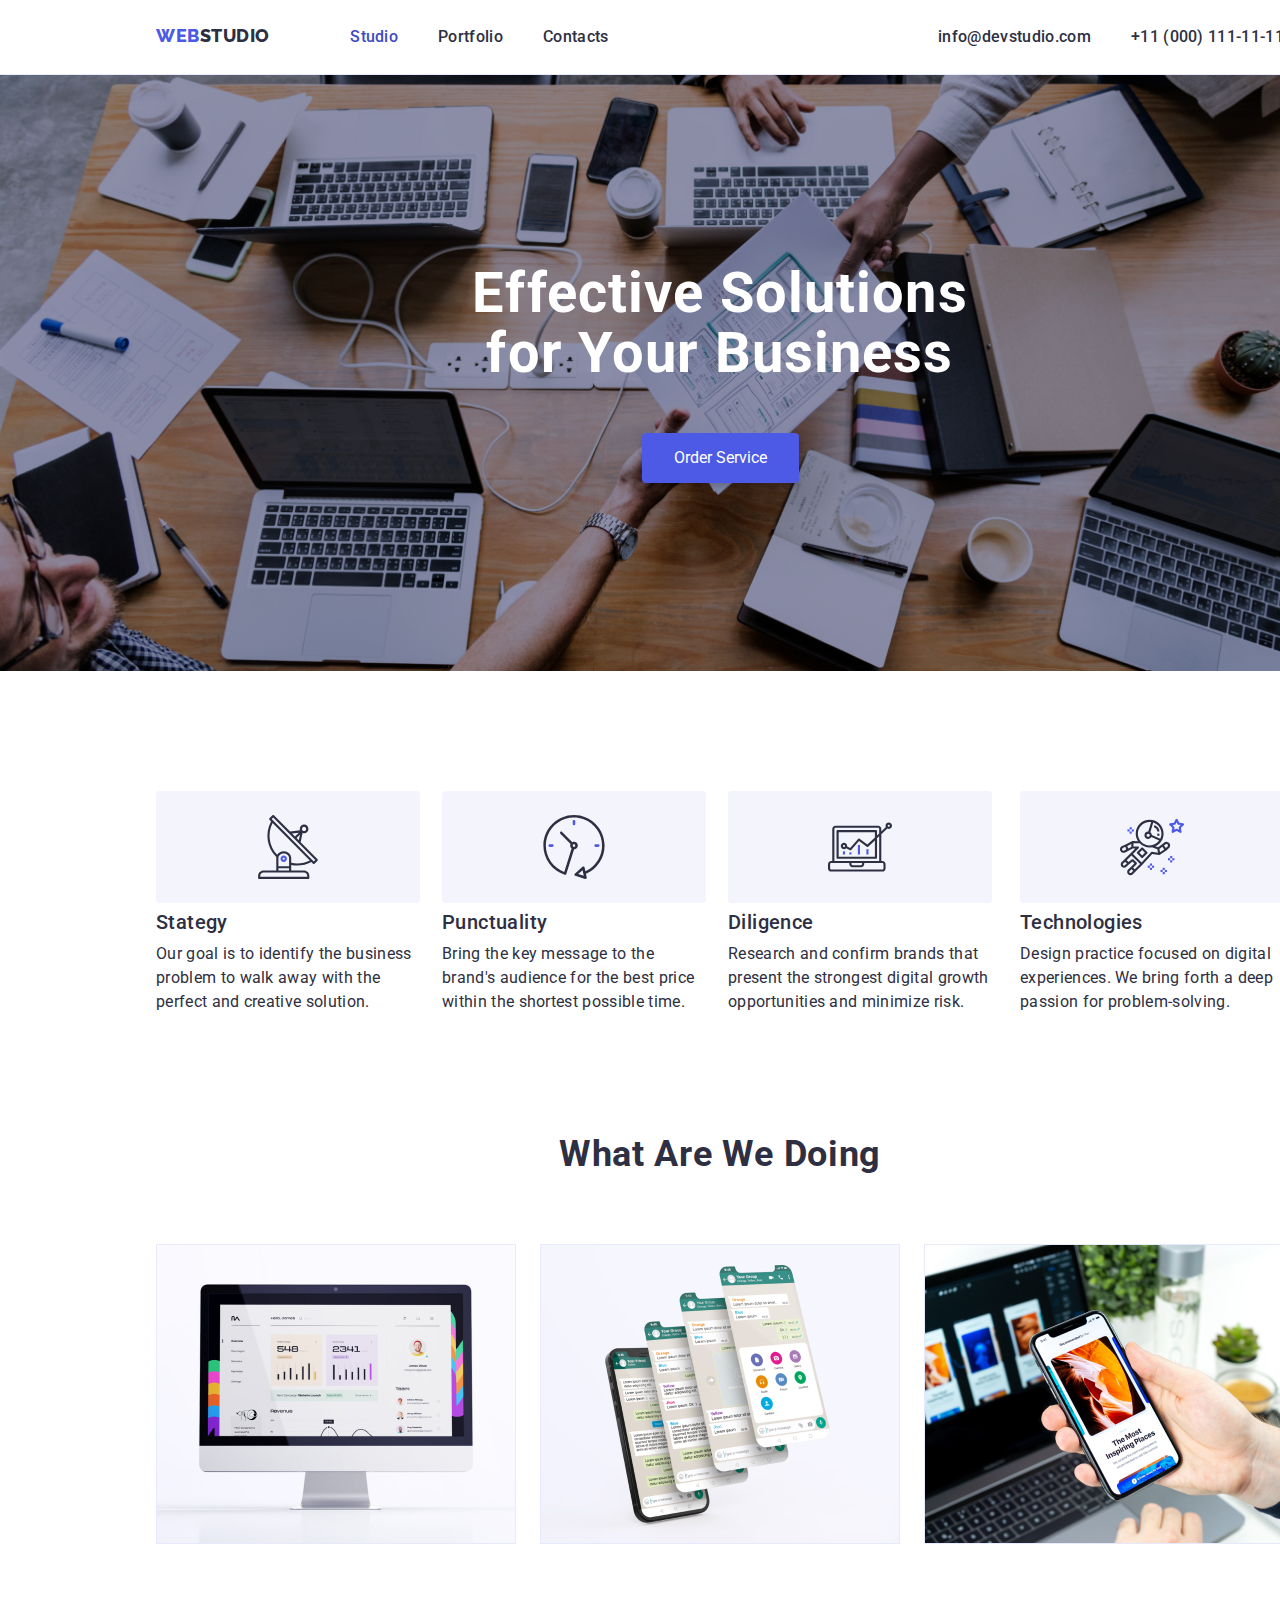
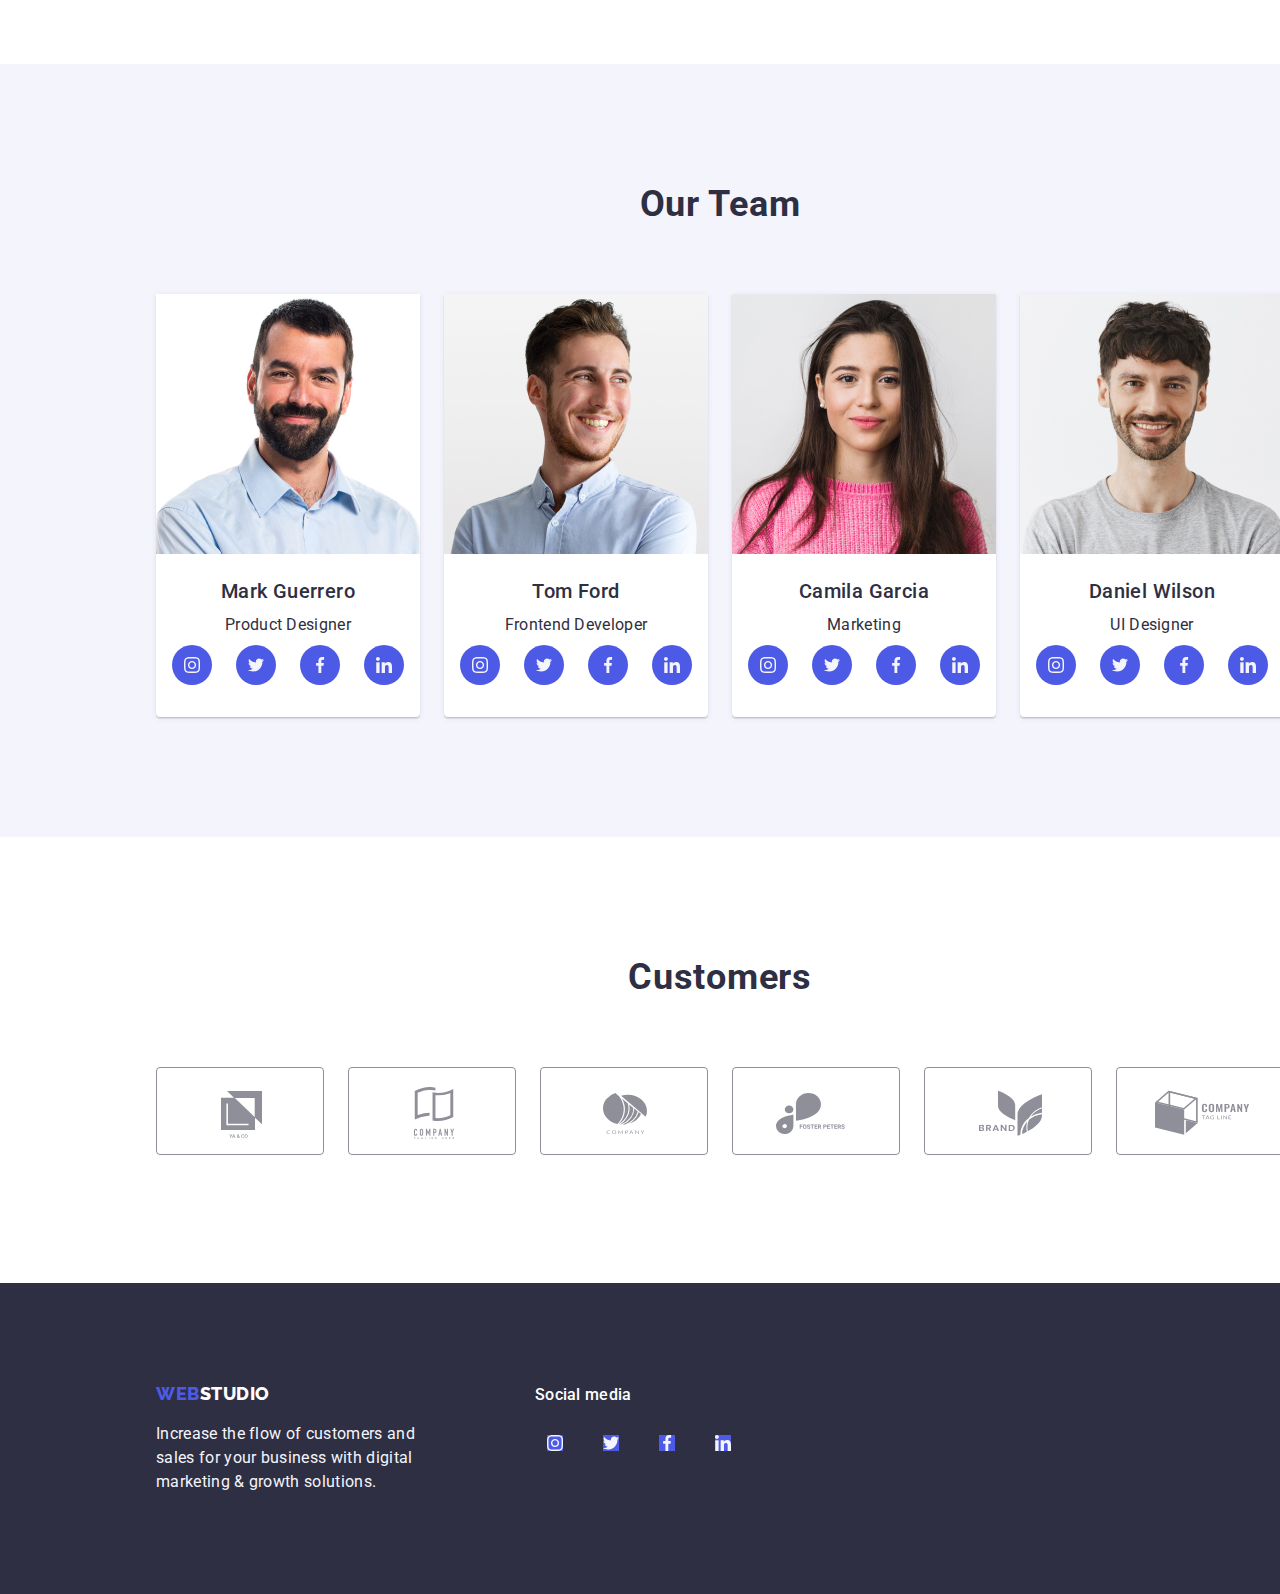
==== index.html @ 373e4af5 "hw-4-initial" ====
<!DOCTYPE html>
<html lang="en">
    <head>
        <meta charset="UTF-8">
        <meta name="viewport" content="width=device-width, initial-scale=1.0">
        <title>GOIT-homework #4</title>
        <link rel="stylesheet" href="https://cdnjs.cloudflare.com/ajax/libs/modern-normalize/1.0.0/modern-normalize.min.css" />
        <link rel="preconnect" href="https://fonts.googleapis.com">
        <link rel="preconnect" href="https://fonts.gstatic.com" crossorigin>
        <link href="https://fonts.googleapis.com/css2?family=Raleway:ital,wght@0,800;1,800&family=Roboto:ital,wght@0,400;0,500;0,700;0,900;1,400;1,500;1,700;1,900&display=swap"
            rel="stylesheet">
        <link rel="stylesheet" href="./css/styles.css" />
    </head>
    <body>
        <header class="header">
            <div class="container header-container">
                <nav>
                    <a href="./index.html" class="logo-web link">WEB<span class="logo-studio">STUDIO</span></a>
                    <ul class="menu list">
                        <li><a class="menu-link link active-link" href="./index.html">Studio</a></li>
                        <li><a class="menu-link link" href="./portfolio.html">Portfolio</a></li>
                        <li><a class="menu-link link" href="#">Contacts</a></li>
                    </ul>
                </nav>
            
                <ul class="container-contacts contact-links list">
                    <li><a class="menu-link link" href="mailto:info@devstudio.com">info@devstudio.com</a></li>
                    <li><a class="menu-link link" href="tel:+110001111111">+11 (000) 111-11-11</a></li>
                </ul>
            </div>
        </header>
        
        <main>
            <section class="hero">
                <div class="container hero-container">
                    <h1 class="hero-title">Effective Solutions <br/>for Your Business</h1>
                    <button type="button" class="main-button button">Order Service</button>
                </div>
            </section>

            <section class="section">
                <div class="container">
                    <ul class="benefits list">
                        <li>
                            <svg class="benefits-svg-box">
                                <use href="./images/antenna 1.svg#antenna 1" ></use>
                            </svg>
                            <h3 class="benefits-title">Stategy</h3>
                            <p class="benefits-description">Our goal is to identify the business problem to walk away with the perfect and creative solution.</p>
                        </li>

                        <li>
                            <svg class="benefits-svg-box">
                                <use href="./images/clock 1.svg#clock 1"></use>
                            </svg>
                            <h3 class="benefits-title">Punctuality</h3>
                            <p class="benefits-description">Bring the key message to the brand's audience for the best price within the shortest possible time.</p>
                        </li>

                        <li>
                            <svg class="benefits-svg-box">
                                <use href="./images/diagram 1.svg#diagram 1"></use>
                            </svg>
                            <h3 class="benefits-title">Diligence</h3>
                            <p class="benefits-description">Research and confirm brands that present the strongest digital growth opportunities and minimize risk.</p>
                        </li>

                        <li>
                            <svg class="benefits-svg-box">
                                <use href="./images/astronaut 1.svg#astronaut 1"></use>
                            </svg>
                            <h3 class="benefits-title">Technologies</h3>
                            <p class="benefits-description">Design practice focused on digital experiences. We bring forth a deep passion for problem-solving.</p>
                        </li>
                    </ul>  
                </div>
            </section>

            <section class="section section-no-top-padding">
                <div class="container">
                    <h2 class="section_title">What are we doing</h2>
                    <ul class="what-we-do list">
                        <li><img src="./images/what-we-do-1.jpg" width="360" alt="monitor" /></li>
                        <li><img src="./images/what-we-do-2.jpg" width="360" alt="cellphone" /></li>
                        <li><img src="./images/what-we-do-3.jpg" width="360" alt="monitor-cellphone" /></li>
                    </ul>
                </div>
            </section>
                

            <section class="section team-background">
                <div class="container">
                    <h2 class="section_title">Our Team</h2>

                    <svg aria-hidden="true" style="position:absolute;width:0;height:0" xmlns="http://www.w3.org/2000/svg" overflow="hidden">
                        <defs>
                            <!-- Instagram icon -->
                            <symbol id="instagram" viewBox="0 0 40 40">
                                <path
                                    d="M40 20C40 25.5228 37.7614 30.5228 34.1421 34.1421C30.5228 37.7614 25.5228 40 20 40C14.4772 40 9.47715 37.7614 5.85786 34.1421C2.23858 30.5228 0 25.5228 0 20C0 14.4772 2.23858 9.47715 5.85786 5.85786C9.47715 2.23858 14.4772 0 20 0C25.5228 0 30.5228 2.23858 34.1421 5.85786C37.7614 9.47715 40 14.4772 40 20Z"/>
                                
                                <path
                                    d="M27.9843 16.7039C27.9468 15.8538 27.8093 15.2693 27.6124 14.7629C27.4092 14.2253 27.0967 13.744 26.6872 13.3439C26.2871 12.9376 25.8026 12.6218 25.2713 12.4218C24.7619 12.2249 24.1805 12.0874 23.3303 12.0499C22.4738 12.0093 22.2019 11.9999 20.0296 11.9999C17.8573 11.9999 17.5854 12.0093 16.7321 12.0468C15.882 12.0842 15.2975 12.2218 14.7912 12.4187C14.2535 12.6218 13.7722 12.9344 13.3721 13.3439C12.9658 13.744 12.6501 14.2285 12.45 14.7598C12.2531 15.2693 12.1156 15.8506 12.0781 16.7007C12.0375 17.5572 12.0281 17.8291 12.0281 20.0014C12.0281 22.1737 12.0375 22.4456 12.075 23.299C12.1124 24.1491 12.25 24.7336 12.447 25.24C12.6501 25.7776 12.9658 26.2589 13.3721 26.659C13.7722 27.0653 14.2567 27.3811 14.788 27.581C15.2975 27.778 15.8788 27.9155 16.7291 27.9529C17.5823 27.9906 17.8543 27.9998 20.0266 27.9998C22.1989 27.9998 22.4708 27.9906 23.3241 27.9529C24.1742 27.9155 24.7587 27.778 25.265 27.581C26.3403 27.1653 27.1904 26.3152 27.6062 25.24C27.803 24.7305 27.9406 24.1491 27.9781 23.299C28.0156 22.4456 28.025 22.1737 28.025 20.0014C28.025 17.8291 28.0218 17.5572 27.9843 16.7039ZM26.5435 23.2364C26.509 24.0179 26.3778 24.4398 26.2684 24.7211C25.9995 25.4181 25.4463 25.9714 24.7493 26.2402C24.468 26.3496 24.043 26.4809 23.2646 26.5152C22.4207 26.5528 22.1676 26.562 20.0328 26.562C17.898 26.562 17.6417 26.5528 16.8009 26.5152C16.0195 26.4809 15.5975 26.3496 15.3162 26.2402C14.9693 26.112 14.6536 25.9088 14.3973 25.6432C14.1316 25.3837 13.9285 25.0712 13.8003 24.7243C13.6909 24.443 13.5596 24.0179 13.5253 23.2396C13.4877 22.3957 13.4784 22.1425 13.4784 20.0077C13.4784 17.8729 13.4877 17.6166 13.5253 16.7758C13.5596 15.9944 13.6909 15.5725 13.8003 15.2912C13.9285 14.9442 14.1316 14.6286 14.4005 14.3722C14.6598 14.1065 14.9724 13.9033 15.3194 13.7752C15.6007 13.6659 16.0258 13.5346 16.804 13.5002C17.6479 13.4627 17.9012 13.4533 20.0359 13.4533C22.1738 13.4533 22.4269 13.4627 23.2678 13.5002C24.0492 13.5346 24.4712 13.6659 24.7525 13.7752C25.0993 13.9033 25.4151 14.1065 25.6714 14.3722C25.937 14.6316 26.1402 14.9442 26.2684 15.2912C26.3778 15.5725 26.509 15.9975 26.5435 16.7758C26.581 17.6198 26.5904 17.8729 26.5904 20.0077C26.5904 22.1425 26.581 22.3925 26.5435 23.2364Z"
                                    fill="#F4F4FD" />
                                <path
                                    d="M20.0297 15.8912C17.7606 15.8912 15.9195 17.7322 15.9195 20.0014C15.9195 22.2707 17.7606 24.1116 20.0297 24.1116C22.2989 24.1116 24.1398 22.2707 24.1398 20.0014C24.1398 17.7322 22.2989 15.8912 20.0297 15.8912ZM20.0297 22.6676C18.5576 22.6676 17.3635 21.4736 17.3635 20.0014C17.3635 18.5292 18.5576 17.3352 20.0297 17.3352C21.5019 17.3352 22.6958 18.5292 22.6958 20.0014C22.6958 21.4736 21.5019 22.6676 20.0297 22.6676V22.6676Z"
                                    fill="#F4F4FD" />
                                <path
                                    d="M25.262 15.7287C25.262 16.2586 2url(#clip0_568151_306)4.8324 16.6882 24.3024 16.6882C23.7725 16.6882 23.3428 16.2586 23.3428 15.7287C23.3428 15.1987 23.7725 14.7692 24.3024 14.7692C24.8324 14.7692 25.262 15.1987 25.262 15.7287V15.7287Z"
                                    fill="#F4F4FD" />
                            </symbol>
                            <!-- Twitter icon -->
                            <symbol id="twitter" viewBox="0 0 40 40">
                                <path
                                    d="M40 20C40 25.5228 37.7614 30.5228 34.1421 34.1421C30.5228 37.7614 25.5228 40 20 40C14.4772 40 9.47715 37.7614 5.85786 34.1421C2.23858 30.5228 0 25.5228 0 20C0 14.4772 2.23858 9.47715 5.85786 5.85786C9.47715 2.23858 14.4772 0 20 0C25.5228 0 30.5228 2.23858 34.1421 5.85786C37.7614 9.47715 40 14.4772 40 20Z" />
                                
                                <path
                                    d="M28 15.0389C27.405 15.2999 26.771 15.4729 26.11 15.5569C26.79 15.1509 27.309 14.5129 27.553 13.7439C26.919 14.1219 26.219 14.3889 25.473 14.5379C24.871 13.8969 24.013 13.4999 23.077 13.4999C21.261 13.4999 19.799 14.9739 19.799 16.7809C19.799 17.0409 19.821 17.2909 19.875 17.5289C17.148 17.3959 14.735 16.0889 13.114 14.0979C12.831 14.5889 12.665 15.1509 12.665 15.7559C12.665 16.8919 13.25 17.8989 14.122 18.4819C13.595 18.4719 13.078 18.3189 12.64 18.0779C12.64 18.0879 12.64 18.1009 12.64 18.1139C12.64 19.7079 13.777 21.0319 15.268 21.3369C15.001 21.4099 14.71 21.4449 14.408 21.4449C14.198 21.4449 13.986 21.4329 13.787 21.3889C14.212 22.6879 15.418 23.6429 16.852 23.6739C15.736 24.5469 14.319 25.0729 12.785 25.0729C12.516 25.0729 12.258 25.0609 12 25.0279C13.453 25.9649 15.175 26.4999 17.032 26.4999C23.068 26.4999 26.368 21.4999 26.368 17.1659C26.368 17.0209 26.363 16.8809 26.356 16.7419C27.007 16.2799 27.554 15.7029 28 15.0389Z"
                                    fill="#F4F4FD" />
                            </symbol>
                            <!-- Facebook icon -->
                            <symbol id="facebook" viewBox="0 0 40 40">
                                <path
                                    d="M40 20C40 25.5228 37.7614 30.5228 34.1421 34.1421C30.5228 37.7614 25.5228 40 20 40C14.4772 40 9.47715 37.7614 5.85786 34.1421C2.23858 30.5228 0 25.5228 0 20C0 14.4772 2.23858 9.47715 5.85786 5.85786C9.47715 2.23858 14.4772 0 20 0C25.5228 0 30.5228 2.23858 34.1421 5.85786C37.7614 9.47715 40 14.4772 40 20Z"/>
                                <g clip-path="url(#clip0_568151_318)">
                                    <path
                                        d="M22.6647 14.6565H24.1254V12.1125C23.8734 12.0779 23.0067 11.9999 21.9974 11.9999C19.8914 11.9999 18.4487 13.3245 18.4487 15.7592V17.9999H16.1247V20.8439H18.4487V27.9999H21.298V20.8445H23.528L23.882 18.0005H21.2974V16.0412C21.298 15.2192 21.5194 14.6565 22.6647 14.6565V14.6565Z"
                                        fill="#F4F4FD" />
                            </symbol>
                            <!-- LinkedIn icon -->
                            <symbol id="linkedin" viewBox="0 0 40 40">
                                <path
                                    d="M40 20C40 25.5228 37.7614 30.5228 34.1421 34.1421C30.5228 37.7614 25.5228 40 20 40C14.4772 40 9.47715 37.7614 5.85786 34.1421C2.23858 30.5228 0 25.5228 0 20C0 14.4772 2.23858 9.47715 5.85786 5.85786C9.47715 2.23858 14.4772 0 20 0C25.5228 0 30.5228 2.23858 34.1421 5.85786C37.7614 9.47715 40 14.4772 40 20Z"/>
                                <g clip-path="url(#clip0_568151_322)">
                                    <path
                                        d="M27.9961 27.9999V27.9992H28.0001V22.1312C28.0001 19.2605 27.3821 17.0492 24.0261 17.0492C22.4128 17.0492 21.3301 17.9345 20.8881 18.7739H20.8414V17.3172H17.6594V27.9992H20.9728V22.7099C20.9728 21.3172 21.2368 19.9705 22.9614 19.9705C24.6608 19.9705 24.6861 21.5599 24.6861 22.7992V27.9999H27.9961Z"
                                        fill="#F4F4FD" />
                                    <path d="M12.264 17.3179H15.5814V27.9999H12.264V17.3179Z" fill="#F4F4FD" />
                                    <path
                                        d="M13.9214 11.9999C12.8607 11.9999 12.0001 12.8605 12.0001 13.9212C12.0001 14.9819 12.8607 15.8605 13.9214 15.8605C14.9821 15.8605 15.8427 14.9819 15.8427 13.9212C15.8421 12.8605 14.9814 11.9999 13.9214 11.9999V11.9999Z"
                                        fill="#F4F4FD" />
                            </symbol>
                        </defs>
                    </svg>

                    <ul class="team list">
                        <li class="team-item">
                            <img src="./images/profile-1.jpg" width="264" alt="Mark Guerrero" />
                            <h3 class="team-name">Mark Guerrero</h3>
                            <p class="team-position">Product Designer</p>
                            <div class="team-social-links">
                                <svg class="team-social-links_box">
                                    <use href="#instagram"></use>
                                </svg>
                            
                                <svg class="team-social-links_box">
                                    <use href="#twitter"></use>
                                </svg>
                                <svg class="team-social-links_box">
                                    <use href="#facebook"></use>
                                </svg>
                                <svg class="team-social-links_box">
                                    <use href="#linkedin"></use>
                                </svg>
                            </div>
                        </li>
                        
                        <li class="team-item">
                            <img src="./images/profile-2.jpg" width="264" alt="Tom Ford" />
                            <h3 class="team-name">Tom Ford</h3>
                            <p  class="team-position">Frontend Developer</p>
                            <div class="team-social-links">
                                <svg class="team-social-links_box">
                                    <use href="#instagram"></use>
                                </svg>
                            
                                <svg class="team-social-links_box">
                                    <use href="#twitter"></use>
                                </svg>
                                <svg class="team-social-links_box">
                                    <use href="#facebook"></use>
                                </svg>
                                <svg class="team-social-links_box">
                                    <use href="#linkedin"></use>
                                </svg>
                            </div>
                        </li>

                        <li class="team-item">
                            <img src="./images/profile-3.jpg" width="264" alt="Camila Garcia" />
                            <h3 class="team-name">Camila Garcia</h3>
                            <p  class="team-position">Marketing</p>
                            <div class="team-social-links">
                                <svg class="team-social-links_box">
                                    <use href="#instagram"></use>
                                </svg>
                            
                                <svg class="team-social-links_box">
                                    <use href="#twitter"></use>
                                </svg>
                                <svg class="team-social-links_box">
                                    <use href="#facebook"></use>
                                </svg>
                                <svg class="team-social-links_box">
                                    <use href="#linkedin"></use>
                                </svg>
                            </div>
                        </li>

                        <li class="team-item">
                            <img src="./images/profile-4.jpg" width="264" alt="Daniel Wilson" />
                            <h3 class="team-name">Daniel Wilson</h3>
                            <p  class="team-position">UI Designer</p>
                            <div class="team-social-links">
                                <svg class="team-social-links_box">
                                    <use href="#instagram"></use>
                                </svg>
                            
                                <svg class="team-social-links_box">
                                    <use href="#twitter"></use>
                                </svg>
                                <svg class="team-social-links_box">
                                    <use href="#facebook"></use>
                                </svg>
                                <svg class="team-social-links_box">
                                    <use href="#linkedin"></use>
                                </svg>
                            </div>
                        </li>
                    </ul>
                </div>
            </section>

            <section class="section">
                <div class="container">
                    <h2 class="section_title">Customers</h2>
                    <div class="customers">
                        <div class="customers-box">
                            <svg class="customers-box_svg">
                                <use href="./images/logo-1.svg#Logo"></use>
                            </svg>
                        </div>
                        <div class="customers-box">
                            <svg class="customers-box_svg">
                                <use href="./images/logo-2.svg#Logo"></use>
                            </svg>
                        </div>
                        <div class="customers-box">
                            <svg class="customers-box_svg">
                                <use href="./images/logo-3.svg#Logo"></use>
                            </svg>
                        </div>
                        <div class="customers-box">
                            <svg class="customers-box_svg">
                                <use href="./images/logo-4.svg#Logo"></use>
                            </svg>
                        </div>
                        <div class="customers-box">
                            <svg class="customers-box_svg">
                                <use href="./images/logo-5.svg#Logo"></use>
                            </svg>
                        </div>
                        <div class="customers-box">
                            <svg class="customers-box_svg">
                                <use href="./images/logo-6.svg#Logo"></use>
                            </svg>
                        </div>

                    </div>
                </div>
            </section>
        </main>

        <footer class="footer">
            <div class="container row">
               
                <div class="footer-container">
                    <a href="./index.html" class="logo-web link">WEB<span class="logo-studio-white">STUDIO</span></a>
                    <p class="footer-item">Increase the flow of customers and <br />sales for your business with digital<br /> marketing &
                     growth solutions.</p>
                </div>

                <div class="footer-container footer-social-links_box">
                    <p class="footer-social-links_text">Social media</p>
                    <div class="footer-social-links">
                        <svg class="footer-social-links_svg">
                            <use href="./images/instagram.svg#instagram"></use>
                        </svg>
                    
                        <svg class="footer-social-links_svg">
                            <use href="./images/twitter.svg#twitter"></use>
                        </svg>
                        <svg class="footer-social-links_svg">
                            <use href="./images/facebook.svg#facebook"></use>
                        </svg>
                        <svg class="footer-social-links_svg">
                            <use href="./images/linkedin.svg#linkedin"></use>
                        </svg>
                    </div>
                </div>
            </div>
        
        </footer>
    </body>
</html>
---- css/styles.css ----
:root {
    --cloud:#F4F4FD;
    --white:#ffffff;
    --navyblue:#2E2F42;
    --iris: #4D5AE5;
    --ocean:#404BBF;
    --cornflower:#E7E9FC;
    --slate: #434455;
    --lightslate:#8E8F99;
}
body {
    font-family: 'Roboto', sans-serif;
    background-color: var(--background-white);
    color: var(--navyblue);
    font-size: 16px;
    line-height: 24px;
    letter-spacing: 0.32px;
}
/* default */
h1,
h2,
h3,
h4,
h5,
h6,
p {
    margin: 0;
}

html {
    box-sizing: border-box;
}

*,
*::after,
*::before {
    box-sizing: inherit;
}

img {
    display: block;
    max-width: 100%;
    height: auto;
}

.link {
    text-decoration: none;
    color: inherit;
}

.list {
    list-style: none;
    padding: 0;
    margin: 0;
}

/*---*/

.active-link{
    color: var(--ocean);
}
.menu-link{
    font-size: 16px;
    font-weight: 500;
    line-height: 24px;
    letter-spacing: 0.32px;
}
.link:hover, .link:focus {
    color: var(--iris);
}
.link:active {
    color: var(--ocean);
}
.contact-links .link {
    color: var(--navyblue);
}
.contact-links .link:focus, .link:hover {
    color: var(--iris);
}
.contact-links .link:active {
    color: var(--ocean);
}

.logo-web, .logo-studio{
    color: var(--iris);
    font-size: 18px;
    font-family: Raleway;
    font-weight: 800;
    line-height: 21px;
    letter-spacing: 0.54px;
    text-transform: uppercase;
}

.logo-studio{
    color: var(--navyblue);
}
.logo-studio-white {
    color: var(--white);
}
.container {
    width: 1440px;
    padding: 0 156px;
    margin: 0 auto;
}
.container-contacts {
    display: flex;
    gap: 40px;
 
}
.header{
    padding: 25px 0;
    border-bottom: 1px solid var(--cornflower);
}
.header-container{
    display: flex;
    justify-content: space-between;
}
.menu {
    display: inline-flex;
    align-items: flex-start;
    gap: 40px;
    margin-left: 76px;
}

.what-we-do_item {
    flex-direction: column;
    justify-content: center;
    align-items: center;
    width: 360px;
    height: 300px;
    border: 1px solid var(--cornflower);
    background: url(<path-to-image>), lightgray -72.845px -19px / 144.444% 112.667% no-repeat;
}
.what-we-do {
    display: flex;
    gap: 24px;
    justify-content: center;
}
.hero{
    background-color: var(--navyblue);
    background:  url(../images/people-office.jpg), var(--grey, rgba(46, 47, 66, 0.70));
    background-blend-mode: overlay;
    background-size: cover;
    padding: 188px 0;
}
.hero-container {
    text-align: center;
   
}
.hero-title {
    font-size: 56px;
    font-weight: 700;
    line-height: 60px;
    letter-spacing: 1.12px;
    text-align: center;
    margin-bottom: 50px;
    color: white;
}
.hero-container_button {
    text-align: center;
    padding-top: 48px;
}
.main-button {
    display: inline-flex;
    padding: 16px 32px;
    align-items: flex-start;
    border: none;
    border-radius: 4px;
    background-color: var(--iris);
    color: var(--white);
    box-shadow: 0px 4px 4px 0px rgba(0, 0, 0, 0.15);
    cursor: pointer;
}
.button:hover{
    background-color: var(--ocean);
}
.section {
    padding: 120px 0;
}
.section-no-top-padding {
    padding-top: 0;
}
.benefits {
    gap: 22px;
    display: flex;
    align-items: center;
}
.benefits-svg {
    width: 64px;
    height: 64px;
   
    flex-shrink: 0;
}
.benefits-svg-box{
    width: 264px;
    height: 112px;
    padding: 24px 100px;
    flex-shrink: 0;
    border-radius: 4px;
    background: var(--cloud);
}

.benefits-title{
    font-size: 20px;
    font-weight: 500;
    line-height: 24px;
    margin-bottom: 8px;
    letter-spacing: 0.4px;
}
.benefits-description{
    font-size: 16px;
    line-height: 24px;
    letter-spacing: 0.32px;
}
.section_title{
    font-size: 36px;
    font-weight: 700;
    line-height: 40px;
    letter-spacing: 0.72px;
    text-transform: capitalize;
    text-align: center;
    margin-bottom: 70px;
}
.team-background {
    background: var(--cloud);
}
.team {
    display: flex;
    gap: 24px;
    justify-content: center;
}
.team-item {
    padding-bottom: 32px;
    border-radius: 0px 0px 4px 4px;
    background-color: var(--white);
    box-shadow: 0px 2px 1px 0px rgba(46, 47, 66, 0.08), 0px 1px 1px 0px rgba(46, 47, 66, 0.16), 0px 1px 6px 0px rgba(46, 47, 66, 0.08);
}
.team-name{
    margin-top: 25px;
    margin-bottom: 10px;
    text-align: center;
    font-size: 20px;
    font-weight: 500;
    line-height: 24px;
    letter-spacing: 0.4px;
}
.team-position{
    text-align: center;
    font-size: 16px;
    line-height: 24px;
    letter-spacing: 0.32px;
    margin-bottom: 8px;
}
.team-social-links{
    display: flex;
    justify-content: center;
    align-items: center;
    gap: 24px;
}
.team-social-links_box {
    width: 40px;
    height: 40px;
    fill: var(--iris);
}
.team-social-links_box:hover, .team-social-links_box:focus {
    fill: var(--ocean);
    cursor: pointer;
}

.button-filter{
    display: flex;
    padding: 12px 24px;
    justify-content: center;
    align-items: center;
    border-radius: 4px;
    border: 1px solid var(--cornflower);
    background: var(--cloud);
    color: var(--iris);
    font-size: 16px;
    font-weight: 500;
    line-height: 24px;
    letter-spacing: 0.64px;
}
.button-filter:hover {
    background-color: var(--ocean);
    cursor: pointer;
    color: var(--white);
    border: 1px solid var(--ocean);
}
.button-filter-active {
    background: var(--ocean);
    color: var(--white);
    box-shadow: 0px 2px 2px 0px rgba(0, 0, 0, 0.12), 0px 2px 1px 0px rgba(0, 0, 0, 0.08), 0px 3px 1px 0px rgba(0, 0, 0, 0.10);
    border: 1px solid var(--ocean);
    cursor: pointer;
}
.filter {
    display: flex;
    gap: 24px;
    justify-content: center;
    margin-bottom: 72px;
}
.portfolio {
    display: flex;
    gap: 48px 24px;
    flex-wrap: wrap;
}

.portfolio_item{
    display: flex;
    width: 360px;
    flex-direction: column;
    align-items: flex-start;
    border-radius: 0px 0px 4px 4px;
}
.portfolio-text_wrapper{
    padding: 32px 16px;
    border: 1px solid var(--cornflower);
    border-top: none;
    width: 100%;
}
.portfolio_title{
    color: var(--navyblue);
    margin-bottom: 10px;
    font-size: 20px;
    font-weight: 500;
    line-height: 24px;
    letter-spacing: 0.4px;
}
.portfolio_description{
    color: var(--slate);
    font-size: 16px;
    line-height: 24px;
    letter-spacing: 0.32px;
}
.customers{
    display: inline-flex;
    align-items: flex-start;
    gap: 24px;
}
.customers-box{
    width: 168px;
    height: 88px;
    flex-shrink: 0;
    border-radius: 4px;
    border: 1px solid var(--lightslate);
}
.customers-box_svg{
    width: 168px;
        height: 88px;
        padding: 16px 32px;
        fill: var(--lightslate);
}
.customers-box_svg:hover, .customers-box_svg:focus {
    fill: var(--ocean);
    cursor: pointer;
}
.footer {
    background-color: var(--navyblue);
    padding: 100px 0;
    
}
.footer-container {
    display: flex;
    flex-direction: column;
}
.footer-item {
    margin-top: 17.5px;
    color: var(--cloud);
    font-size: 16px;
    line-height: 24px;
    letter-spacing: 0.32px;
}
.footer-social-links_box {
    width: 208px;
    height: 80px; 
    margin-left: 120px;
    display: inline;
}
.footer-social-links {
    display: inline-flex;
    align-items: flex-start;
    gap: 16px;
}
.footer-social-links_svg {
    width: 40px;
    height: 40px;
    fill: var(--iris);
}
.footer-social-links_text{
    color: var(--white, #FFF);
    font-size: 16px;
    font-weight: 500;
    line-height: 24px;
    letter-spacing: 0.32px;
    margin-bottom: 16px;
}

.footer-social-links_svg:hover,
.footer-social-links_svg:focus {
    fill: var(--ocean);
    cursor: pointer;
}
.row {
    display: flex;
    flex-direction: row;
    flex-wrap: wrap;
    width: 100%;
}
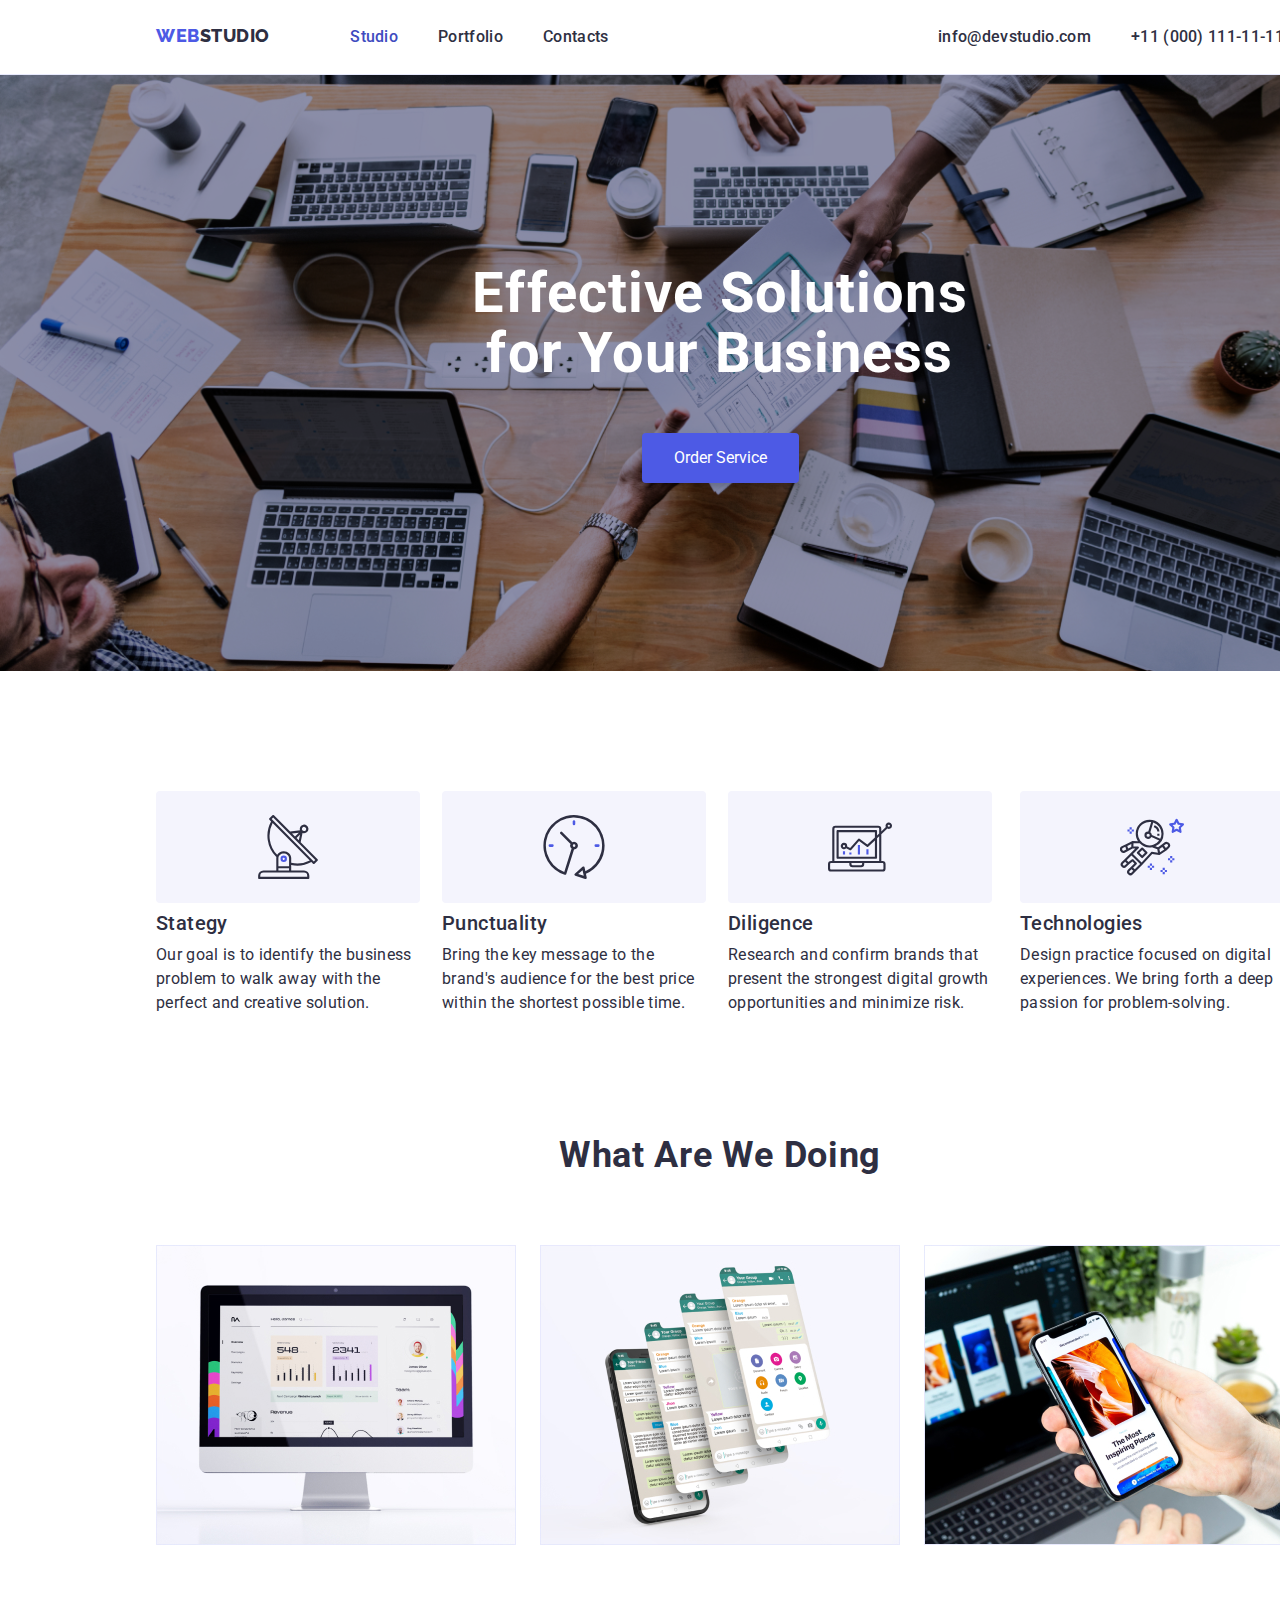
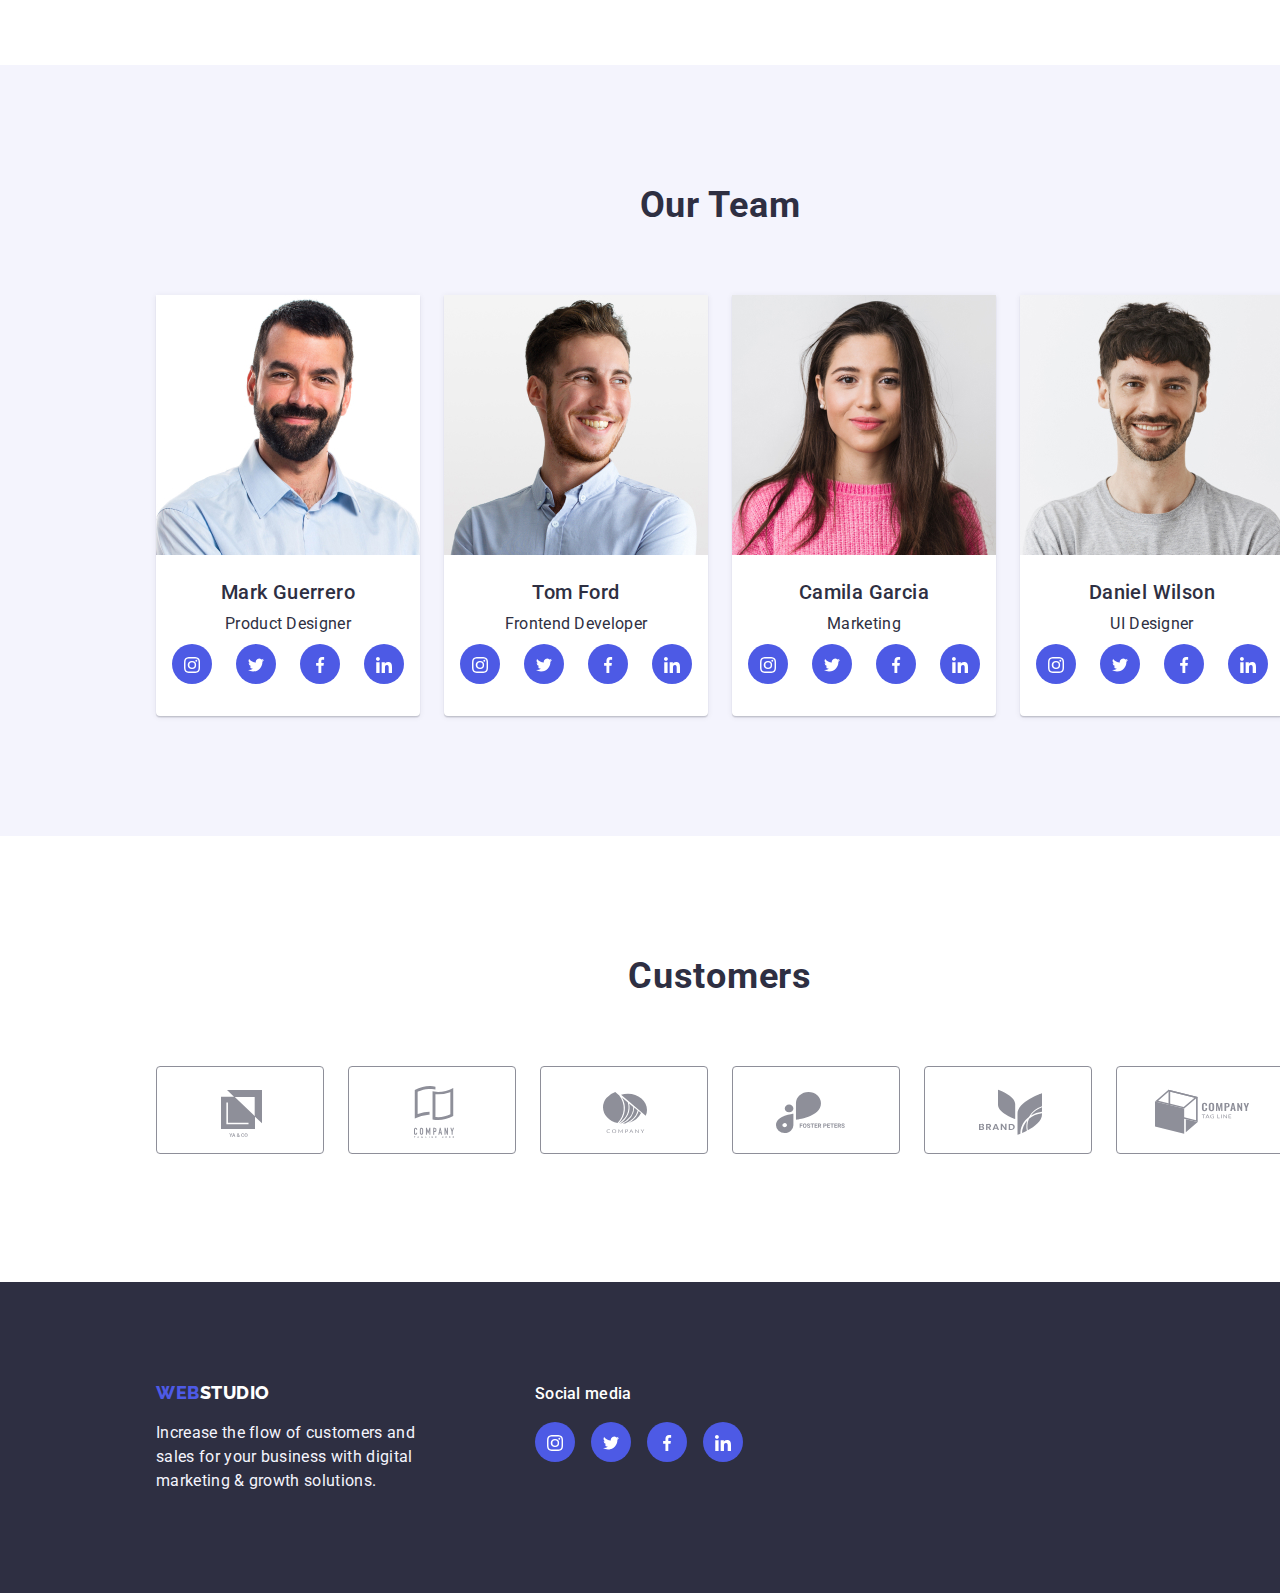
==== commit 4cbc3fbf: "hw-4-2nd-update" ====
--- a/index.html
+++ b/index.html
@@ -42,33 +42,41 @@
                 <div class="container">
                     <ul class="benefits list">
                         <li>
-                            <svg class="benefits-svg-box">
-                                <use href="./images/antenna 1.svg#antenna 1" ></use>
-                            </svg>
+                            <div class="benefits-svg-box">
+                                <svg class="benefits-svg-box_icon">
+                                    <use href="./images/icons.svg#antenna" ></use>
+                                </svg>
+                            </div>
                             <h3 class="benefits-title">Stategy</h3>
                             <p class="benefits-description">Our goal is to identify the business problem to walk away with the perfect and creative solution.</p>
                         </li>
 
                         <li>
-                            <svg class="benefits-svg-box">
-                                <use href="./images/clock 1.svg#clock 1"></use>
-                            </svg>
+                            <div class="benefits-svg-box">
+                                <svg class="benefits-svg-box_icon">
+                                    <use href="./images/icons.svg#clock"></use>
+                                </svg>
+                            </div>
                             <h3 class="benefits-title">Punctuality</h3>
                             <p class="benefits-description">Bring the key message to the brand's audience for the best price within the shortest possible time.</p>
                         </li>
 
                         <li>
-                            <svg class="benefits-svg-box">
-                                <use href="./images/diagram 1.svg#diagram 1"></use>
-                            </svg>
+                            <div class="benefits-svg-box">
+                                <svg class="benefits-svg-box_icon">
+                                    <use href="./images/icons.svg#diagram"></use>
+                                </svg>
+                            </div>
                             <h3 class="benefits-title">Diligence</h3>
                             <p class="benefits-description">Research and confirm brands that present the strongest digital growth opportunities and minimize risk.</p>
                         </li>
 
                         <li>
-                            <svg class="benefits-svg-box">
-                                <use href="./images/astronaut 1.svg#astronaut 1"></use>
-                            </svg>
+                            <div class="benefits-svg-box">
+                                <svg class="benefits-svg-box_icon">
+                                    <use href="./images/icons.svg#astraunut"></use>
+                                </svg>
+                            </div>
                             <h3 class="benefits-title">Technologies</h3>
                             <p class="benefits-description">Design practice focused on digital experiences. We bring forth a deep passion for problem-solving.</p>
                         </li>
@@ -92,140 +100,165 @@
                 <div class="container">
                     <h2 class="section_title">Our Team</h2>
 
-                    <svg aria-hidden="true" style="position:absolute;width:0;height:0" xmlns="http://www.w3.org/2000/svg" overflow="hidden">
-                        <defs>
-                            <!-- Instagram icon -->
-                            <symbol id="instagram" viewBox="0 0 40 40">
-                                <path
-                                    d="M40 20C40 25.5228 37.7614 30.5228 34.1421 34.1421C30.5228 37.7614 25.5228 40 20 40C14.4772 40 9.47715 37.7614 5.85786 34.1421C2.23858 30.5228 0 25.5228 0 20C0 14.4772 2.23858 9.47715 5.85786 5.85786C9.47715 2.23858 14.4772 0 20 0C25.5228 0 30.5228 2.23858 34.1421 5.85786C37.7614 9.47715 40 14.4772 40 20Z"/>
-                                
-                                <path
-                                    d="M27.9843 16.7039C27.9468 15.8538 27.8093 15.2693 27.6124 14.7629C27.4092 14.2253 27.0967 13.744 26.6872 13.3439C26.2871 12.9376 25.8026 12.6218 25.2713 12.4218C24.7619 12.2249 24.1805 12.0874 23.3303 12.0499C22.4738 12.0093 22.2019 11.9999 20.0296 11.9999C17.8573 11.9999 17.5854 12.0093 16.7321 12.0468C15.882 12.0842 15.2975 12.2218 14.7912 12.4187C14.2535 12.6218 13.7722 12.9344 13.3721 13.3439C12.9658 13.744 12.6501 14.2285 12.45 14.7598C12.2531 15.2693 12.1156 15.8506 12.0781 16.7007C12.0375 17.5572 12.0281 17.8291 12.0281 20.0014C12.0281 22.1737 12.0375 22.4456 12.075 23.299C12.1124 24.1491 12.25 24.7336 12.447 25.24C12.6501 25.7776 12.9658 26.2589 13.3721 26.659C13.7722 27.0653 14.2567 27.3811 14.788 27.581C15.2975 27.778 15.8788 27.9155 16.7291 27.9529C17.5823 27.9906 17.8543 27.9998 20.0266 27.9998C22.1989 27.9998 22.4708 27.9906 23.3241 27.9529C24.1742 27.9155 24.7587 27.778 25.265 27.581C26.3403 27.1653 27.1904 26.3152 27.6062 25.24C27.803 24.7305 27.9406 24.1491 27.9781 23.299C28.0156 22.4456 28.025 22.1737 28.025 20.0014C28.025 17.8291 28.0218 17.5572 27.9843 16.7039ZM26.5435 23.2364C26.509 24.0179 26.3778 24.4398 26.2684 24.7211C25.9995 25.4181 25.4463 25.9714 24.7493 26.2402C24.468 26.3496 24.043 26.4809 23.2646 26.5152C22.4207 26.5528 22.1676 26.562 20.0328 26.562C17.898 26.562 17.6417 26.5528 16.8009 26.5152C16.0195 26.4809 15.5975 26.3496 15.3162 26.2402C14.9693 26.112 14.6536 25.9088 14.3973 25.6432C14.1316 25.3837 13.9285 25.0712 13.8003 24.7243C13.6909 24.443 13.5596 24.0179 13.5253 23.2396C13.4877 22.3957 13.4784 22.1425 13.4784 20.0077C13.4784 17.8729 13.4877 17.6166 13.5253 16.7758C13.5596 15.9944 13.6909 15.5725 13.8003 15.2912C13.9285 14.9442 14.1316 14.6286 14.4005 14.3722C14.6598 14.1065 14.9724 13.9033 15.3194 13.7752C15.6007 13.6659 16.0258 13.5346 16.804 13.5002C17.6479 13.4627 17.9012 13.4533 20.0359 13.4533C22.1738 13.4533 22.4269 13.4627 23.2678 13.5002C24.0492 13.5346 24.4712 13.6659 24.7525 13.7752C25.0993 13.9033 25.4151 14.1065 25.6714 14.3722C25.937 14.6316 26.1402 14.9442 26.2684 15.2912C26.3778 15.5725 26.509 15.9975 26.5435 16.7758C26.581 17.6198 26.5904 17.8729 26.5904 20.0077C26.5904 22.1425 26.581 22.3925 26.5435 23.2364Z"
-                                    fill="#F4F4FD" />
-                                <path
-                                    d="M20.0297 15.8912C17.7606 15.8912 15.9195 17.7322 15.9195 20.0014C15.9195 22.2707 17.7606 24.1116 20.0297 24.1116C22.2989 24.1116 24.1398 22.2707 24.1398 20.0014C24.1398 17.7322 22.2989 15.8912 20.0297 15.8912ZM20.0297 22.6676C18.5576 22.6676 17.3635 21.4736 17.3635 20.0014C17.3635 18.5292 18.5576 17.3352 20.0297 17.3352C21.5019 17.3352 22.6958 18.5292 22.6958 20.0014C22.6958 21.4736 21.5019 22.6676 20.0297 22.6676V22.6676Z"
-                                    fill="#F4F4FD" />
-                                <path
-                                    d="M25.262 15.7287C25.262 16.2586 2url(#clip0_568151_306)4.8324 16.6882 24.3024 16.6882C23.7725 16.6882 23.3428 16.2586 23.3428 15.7287C23.3428 15.1987 23.7725 14.7692 24.3024 14.7692C24.8324 14.7692 25.262 15.1987 25.262 15.7287V15.7287Z"
-                                    fill="#F4F4FD" />
-                            </symbol>
-                            <!-- Twitter icon -->
-                            <symbol id="twitter" viewBox="0 0 40 40">
-                                <path
-                                    d="M40 20C40 25.5228 37.7614 30.5228 34.1421 34.1421C30.5228 37.7614 25.5228 40 20 40C14.4772 40 9.47715 37.7614 5.85786 34.1421C2.23858 30.5228 0 25.5228 0 20C0 14.4772 2.23858 9.47715 5.85786 5.85786C9.47715 2.23858 14.4772 0 20 0C25.5228 0 30.5228 2.23858 34.1421 5.85786C37.7614 9.47715 40 14.4772 40 20Z" />
-                                
-                                <path
-                                    d="M28 15.0389C27.405 15.2999 26.771 15.4729 26.11 15.5569C26.79 15.1509 27.309 14.5129 27.553 13.7439C26.919 14.1219 26.219 14.3889 25.473 14.5379C24.871 13.8969 24.013 13.4999 23.077 13.4999C21.261 13.4999 19.799 14.9739 19.799 16.7809C19.799 17.0409 19.821 17.2909 19.875 17.5289C17.148 17.3959 14.735 16.0889 13.114 14.0979C12.831 14.5889 12.665 15.1509 12.665 15.7559C12.665 16.8919 13.25 17.8989 14.122 18.4819C13.595 18.4719 13.078 18.3189 12.64 18.0779C12.64 18.0879 12.64 18.1009 12.64 18.1139C12.64 19.7079 13.777 21.0319 15.268 21.3369C15.001 21.4099 14.71 21.4449 14.408 21.4449C14.198 21.4449 13.986 21.4329 13.787 21.3889C14.212 22.6879 15.418 23.6429 16.852 23.6739C15.736 24.5469 14.319 25.0729 12.785 25.0729C12.516 25.0729 12.258 25.0609 12 25.0279C13.453 25.9649 15.175 26.4999 17.032 26.4999C23.068 26.4999 26.368 21.4999 26.368 17.1659C26.368 17.0209 26.363 16.8809 26.356 16.7419C27.007 16.2799 27.554 15.7029 28 15.0389Z"
-                                    fill="#F4F4FD" />
-                            </symbol>
-                            <!-- Facebook icon -->
-                            <symbol id="facebook" viewBox="0 0 40 40">
-                                <path
-                                    d="M40 20C40 25.5228 37.7614 30.5228 34.1421 34.1421C30.5228 37.7614 25.5228 40 20 40C14.4772 40 9.47715 37.7614 5.85786 34.1421C2.23858 30.5228 0 25.5228 0 20C0 14.4772 2.23858 9.47715 5.85786 5.85786C9.47715 2.23858 14.4772 0 20 0C25.5228 0 30.5228 2.23858 34.1421 5.85786C37.7614 9.47715 40 14.4772 40 20Z"/>
-                                <g clip-path="url(#clip0_568151_318)">
-                                    <path
-                                        d="M22.6647 14.6565H24.1254V12.1125C23.8734 12.0779 23.0067 11.9999 21.9974 11.9999C19.8914 11.9999 18.4487 13.3245 18.4487 15.7592V17.9999H16.1247V20.8439H18.4487V27.9999H21.298V20.8445H23.528L23.882 18.0005H21.2974V16.0412C21.298 15.2192 21.5194 14.6565 22.6647 14.6565V14.6565Z"
-                                        fill="#F4F4FD" />
-                            </symbol>
-                            <!-- LinkedIn icon -->
-                            <symbol id="linkedin" viewBox="0 0 40 40">
-                                <path
-                                    d="M40 20C40 25.5228 37.7614 30.5228 34.1421 34.1421C30.5228 37.7614 25.5228 40 20 40C14.4772 40 9.47715 37.7614 5.85786 34.1421C2.23858 30.5228 0 25.5228 0 20C0 14.4772 2.23858 9.47715 5.85786 5.85786C9.47715 2.23858 14.4772 0 20 0C25.5228 0 30.5228 2.23858 34.1421 5.85786C37.7614 9.47715 40 14.4772 40 20Z"/>
-                                <g clip-path="url(#clip0_568151_322)">
-                                    <path
-                                        d="M27.9961 27.9999V27.9992H28.0001V22.1312C28.0001 19.2605 27.3821 17.0492 24.0261 17.0492C22.4128 17.0492 21.3301 17.9345 20.8881 18.7739H20.8414V17.3172H17.6594V27.9992H20.9728V22.7099C20.9728 21.3172 21.2368 19.9705 22.9614 19.9705C24.6608 19.9705 24.6861 21.5599 24.6861 22.7992V27.9999H27.9961Z"
-                                        fill="#F4F4FD" />
-                                    <path d="M12.264 17.3179H15.5814V27.9999H12.264V17.3179Z" fill="#F4F4FD" />
-                                    <path
-                                        d="M13.9214 11.9999C12.8607 11.9999 12.0001 12.8605 12.0001 13.9212C12.0001 14.9819 12.8607 15.8605 13.9214 15.8605C14.9821 15.8605 15.8427 14.9819 15.8427 13.9212C15.8421 12.8605 14.9814 11.9999 13.9214 11.9999V11.9999Z"
-                                        fill="#F4F4FD" />
-                            </symbol>
-                        </defs>
-                    </svg>
-
                     <ul class="team list">
                         <li class="team-item">
                             <img src="./images/profile-1.jpg" width="264" alt="Mark Guerrero" />
                             <h3 class="team-name">Mark Guerrero</h3>
                             <p class="team-position">Product Designer</p>
-                            <div class="team-social-links">
-                                <svg class="team-social-links_box">
-                                    <use href="#instagram"></use>
-                                </svg>
-                            
-                                <svg class="team-social-links_box">
-                                    <use href="#twitter"></use>
-                                </svg>
-                                <svg class="team-social-links_box">
-                                    <use href="#facebook"></use>
-                                </svg>
-                                <svg class="team-social-links_box">
-                                    <use href="#linkedin"></use>
-                                </svg>
-                            </div>
+                            <ul class="team-social list">
+                                <li class="team-social-circle">
+                                    <a href="#" class="team-social-link">
+                                        <svg class="team-social-link_box">
+                                            <use href="./images/icons.svg#instagram"></use>
+                                        </svg>
+                                    </a>
+                                </li>
+
+                                <li class="team-social-circle">
+                                    <a href="#" class="team-social-link">
+                                        <svg class="team-social-link_box">
+                                            <use href="./images/icons.svg#twitter"></use>
+                                        </svg>
+                                    </a>
+                                </li>
+
+                                <li class="team-social-circle">
+                                    <a href="#" class="team-social-link">
+                                        <svg class="team-social-link_box">
+                                            <use href="./images/icons.svg#facebook"></use>
+                                        </svg>
+                                    </a>
+                                </li>
+
+                                <li class="team-social-circle">
+                                    <a href="#" class="team-social-link">
+                                        <svg class="team-social-link_box">
+                                            <use href="./images/icons.svg#linkedin"></use>
+                                        </svg>
+                                    </a>
+                                </li>
+                               
+                            </ul>
                         </li>
                         
                         <li class="team-item">
                             <img src="./images/profile-2.jpg" width="264" alt="Tom Ford" />
                             <h3 class="team-name">Tom Ford</h3>
                             <p  class="team-position">Frontend Developer</p>
-                            <div class="team-social-links">
-                                <svg class="team-social-links_box">
-                                    <use href="#instagram"></use>
-                                </svg>
-                            
-                                <svg class="team-social-links_box">
-                                    <use href="#twitter"></use>
-                                </svg>
-                                <svg class="team-social-links_box">
-                                    <use href="#facebook"></use>
-                                </svg>
-                                <svg class="team-social-links_box">
-                                    <use href="#linkedin"></use>
-                                </svg>
-                            </div>
+                            <ul class="team-social list">
+                                <li class="team-social-circle">
+                                    <a href="#" class="team-social-link">
+                                        <svg class="team-social-link_box">
+                                            <use href="./images/icons.svg#instagram"></use>
+                                        </svg>
+                                    </a>
+                                </li>
+                            
+                                <li class="team-social-circle">
+                                    <a href="#" class="team-social-link">
+                                        <svg class="team-social-link_box">
+                                            <use href="./images/icons.svg#twitter"></use>
+                                        </svg>
+                                    </a>
+                                </li>
+                            
+                                <li class="team-social-circle">
+                                    <a href="#" class="team-social-link">
+                                        <svg class="team-social-link_box">
+                                            <use href="./images/icons.svg#facebook"></use>
+                                        </svg>
+                                    </a>
+                                </li>
+                            
+                                <li class="team-social-circle">
+                                    <a href="#" class="team-social-link">
+                                        <svg class="team-social-link_box">
+                                            <use href="./images/icons.svg#linkedin"></use>
+                                        </svg>
+                                    </a>
+                                </li>
+                            
+                            </ul>
                         </li>
 
                         <li class="team-item">
                             <img src="./images/profile-3.jpg" width="264" alt="Camila Garcia" />
                             <h3 class="team-name">Camila Garcia</h3>
                             <p  class="team-position">Marketing</p>
-                            <div class="team-social-links">
-                                <svg class="team-social-links_box">
-                                    <use href="#instagram"></use>
-                                </svg>
-                            
-                                <svg class="team-social-links_box">
-                                    <use href="#twitter"></use>
-                                </svg>
-                                <svg class="team-social-links_box">
-                                    <use href="#facebook"></use>
-                                </svg>
-                                <svg class="team-social-links_box">
-                                    <use href="#linkedin"></use>
-                                </svg>
-                            </div>
+                            <ul class="team-social list">
+                                <li class="team-social-circle">
+                                    <a href="#" class="team-social-link">
+                                        <svg class="team-social-link_box">
+                                            <use href="./images/icons.svg#instagram"></use>
+                                        </svg>
+                                    </a>
+                                </li>
+                            
+                                <li class="team-social-circle">
+                                    <a href="#" class="team-social-link">
+                                        <svg class="team-social-link_box">
+                                            <use href="./images/icons.svg#twitter"></use>
+                                        </svg>
+                                    </a>
+                                </li>
+                            
+                                <li class="team-social-circle">
+                                    <a href="#" class="team-social-link">
+                                        <svg class="team-social-link_box">
+                                            <use href="./images/icons.svg#facebook"></use>
+                                        </svg>
+                                    </a>
+                                </li>
+                            
+                                <li class="team-social-circle">
+                                    <a href="#" class="team-social-link">
+                                        <svg class="team-social-link_box">
+                                            <use href="./images/icons.svg#linkedin"></use>
+                                        </svg>
+                                    </a>
+                                </li>
+                            
+                            </ul>
                         </li>
 
                         <li class="team-item">
                             <img src="./images/profile-4.jpg" width="264" alt="Daniel Wilson" />
                             <h3 class="team-name">Daniel Wilson</h3>
                             <p  class="team-position">UI Designer</p>
-                            <div class="team-social-links">
-                                <svg class="team-social-links_box">
-                                    <use href="#instagram"></use>
-                                </svg>
-                            
-                                <svg class="team-social-links_box">
-                                    <use href="#twitter"></use>
-                                </svg>
-                                <svg class="team-social-links_box">
-                                    <use href="#facebook"></use>
-                                </svg>
-                                <svg class="team-social-links_box">
-                                    <use href="#linkedin"></use>
-                                </svg>
-                            </div>
+                            <ul class="team-social list">
+                                <li class="team-social-circle">
+                                    <a href="#" class="team-social-link">
+                                        <svg class="team-social-link_box">
+                                            <use href="./images/icons.svg#instagram"></use>
+                                        </svg>
+                                    </a>
+                                </li>
+                            
+                                <li class="team-social-circle">
+                                    <a href="#" class="team-social-link">
+                                        <svg class="team-social-link_box">
+                                            <use href="./images/icons.svg#twitter"></use>
+                                        </svg>
+                                    </a>
+                                </li>
+                            
+                                <li class="team-social-circle">
+                                    <a href="#" class="team-social-link">
+                                        <svg class="team-social-link_box">
+                                            <use href="./images/icons.svg#facebook"></use>
+                                        </svg>
+                                    </a>
+                                </li>
+                            
+                                <li class="team-social-circle">
+                                    <a href="#" class="team-social-link">
+                                        <svg class="team-social-link_box">
+                                            <use href="./images/icons.svg#linkedin"></use>
+                                        </svg>
+                                    </a>
+                                </li>
+                            
+                            </ul>
                         </li>
                     </ul>
                 </div>
@@ -234,39 +267,51 @@
             <section class="section">
                 <div class="container">
                     <h2 class="section_title">Customers</h2>
-                    <div class="customers">
-                        <div class="customers-box">
-                            <svg class="customers-box_svg">
-                                <use href="./images/logo-1.svg#Logo"></use>
-                            </svg>
-                        </div>
-                        <div class="customers-box">
-                            <svg class="customers-box_svg">
-                                <use href="./images/logo-2.svg#Logo"></use>
-                            </svg>
-                        </div>
-                        <div class="customers-box">
-                            <svg class="customers-box_svg">
-                                <use href="./images/logo-3.svg#Logo"></use>
-                            </svg>
-                        </div>
-                        <div class="customers-box">
-                            <svg class="customers-box_svg">
-                                <use href="./images/logo-4.svg#Logo"></use>
-                            </svg>
-                        </div>
-                        <div class="customers-box">
-                            <svg class="customers-box_svg">
-                                <use href="./images/logo-5.svg#Logo"></use>
-                            </svg>
-                        </div>
-                        <div class="customers-box">
-                            <svg class="customers-box_svg">
-                                <use href="./images/logo-6.svg#Logo"></use>
-                            </svg>
-                        </div>
-
-                    </div>
+                    <ul class="customers list">
+                        <li class="customers-box">
+                            <a href="#">
+                                <svg class="customers-box_svg">
+                                    <use href="./images/icons.svg#logo1"></use>
+                                </svg>
+                            </a>
+                        </li>
+                        <li class="customers-box">
+                            <a href="#">
+                                <svg class="customers-box_svg">
+                                    <use href="./images/icons.svg#logo2"></use>
+                                </svg>
+                            </a>
+                        </li>
+                        <li class="customers-box">
+                            <a href="#">
+                                <svg class="customers-box_svg">
+                                    <use href="./images/icons.svg#logo3"></use>
+                                </svg>
+                            </a>
+                        </li>
+                        <li class="customers-box">
+                            <a href="#">
+                                <svg class="customers-box_svg">
+                                    <use href="./images/icons.svg#logo4"></use>
+                                </svg>
+                            </a>
+                        </li>
+                        <li class="customers-box">
+                            <a href="#">
+                                <svg class="customers-box_svg">
+                                    <use href="./images/icons.svg#logo5"></use>
+                                </svg>
+                            </a>
+                        </li>
+                        <li class="customers-box">
+                            <a href="#">
+                                <svg class="customers-box_svg">
+                                    <use href="./images/icons.svg#logo6"></use>
+                                </svg>
+                            </a>
+                        </li>
+
+                    </ul>
                 </div>
             </section>
         </main>
@@ -280,23 +325,41 @@
                      growth solutions.</p>
                 </div>
 
-                <div class="footer-container footer-social-links_box">
+                <div class="footer-container footer-social-link_box">
                     <p class="footer-social-links_text">Social media</p>
-                    <div class="footer-social-links">
-                        <svg class="footer-social-links_svg">
-                            <use href="./images/instagram.svg#instagram"></use>
-                        </svg>
+                    <ul class="footer-social list">
+                        <li class="team-social-circle">
+                            <a href="#" class="team-social-link">
+                                <svg class="team-social-link_box">
+                                    <use href="./images/icons.svg#instagram"></use>
+                                </svg>
+                            </a>
+                        </li>
                     
-                        <svg class="footer-social-links_svg">
-                            <use href="./images/twitter.svg#twitter"></use>
-                        </svg>
-                        <svg class="footer-social-links_svg">
-                            <use href="./images/facebook.svg#facebook"></use>
-                        </svg>
-                        <svg class="footer-social-links_svg">
-                            <use href="./images/linkedin.svg#linkedin"></use>
-                        </svg>
-                    </div>
+                        <li class="team-social-circle">
+                            <a href="#" class="team-social-link">
+                                <svg class="team-social-link_box">
+                                    <use href="./images/icons.svg#twitter"></use>
+                                </svg>
+                            </a>
+                        </li>
+
+                        <li class="team-social-circle">
+                            <a href="#" class="team-social-link">
+                                <svg class="team-social-link_box">
+                                    <use href="./images/icons.svg#facebook"></use>
+                                </svg>
+                            </a>
+                        </li>
+
+                        <li class="team-social-circle">
+                            <a href="#" class="team-social-link">
+                                <svg class="team-social-link_box">
+                                    <use href="./images/icons.svg#linkedin"></use>
+                                </svg>
+                            </a>
+                        </li>
+                    </ul>
                 </div>
             </div>
         
--- a/css/styles.css
+++ b/css/styles.css
@@ -194,12 +194,18 @@
 .benefits-svg-box{
     width: 264px;
     height: 112px;
-    padding: 24px 100px;
-    flex-shrink: 0;
+    display: flex;
+    align-items: center;
+    justify-content: center;
+    margin-bottom: 8px;
     border-radius: 4px;
     background: var(--cloud);
 }
-
+.benefits-svg-box_icon{
+    width: 64px;
+    height: 64px;
+    flex-shrink: 0;
+}
 .benefits-title{
     font-size: 20px;
     font-weight: 500;
@@ -237,7 +243,7 @@
 }
 .team-name{
     margin-top: 25px;
-    margin-bottom: 10px;
+    margin-bottom: 8px;
     text-align: center;
     font-size: 20px;
     font-weight: 500;
@@ -251,19 +257,33 @@
     letter-spacing: 0.32px;
     margin-bottom: 8px;
 }
-.team-social-links{
-    display: flex;
-    justify-content: center;
-    align-items: center;
+.team-social{
+    display: flex;
+    justify-content: center;
+    align-items: center;
+    height: 40px;
     gap: 24px;
-}
-.team-social-links_box {
+    margin-top: 8px;
+}
+.team-social-circle {
+    display: flex;
+    align-items: center;
+    justify-content: center;
+}
+.team-social-link {
     width: 40px;
     height: 40px;
-    fill: var(--iris);
-}
-.team-social-links_box:hover, .team-social-links_box:focus {
-    fill: var(--ocean);
+    background-color: var(--iris);
+    padding: 12px;
+    border-radius: 50%;       
+}
+.team-social-link_box {
+    width: 16px;
+    height: 16px;
+    flex-shrink: 0;
+}
+.team-social-link:hover, .team-social-link:focus {
+    background-color: var(--ocean);
     cursor: pointer;
 }
 
@@ -286,6 +306,7 @@
     cursor: pointer;
     color: var(--white);
     border: 1px solid var(--ocean);
+    box-shadow: 0px 2px 2px 0px rgba(0, 0, 0, 0.12), 0px 2px 1px 0px rgba(0, 0, 0, 0.08), 0px 3px 1px 0px rgba(0, 0, 0, 0.10);
 }
 .button-filter-active {
     background: var(--ocean);
@@ -312,6 +333,11 @@
     flex-direction: column;
     align-items: flex-start;
     border-radius: 0px 0px 4px 4px;
+}
+.portfolio_item:hover {
+    border: 1px solid var(--cloud, #F4F4FD);
+    background: var(--white, #FFF);
+    box-shadow: 0px 2px 1px 0px rgba(46, 47, 66, 0.08), 0px 1px 1px 0px rgba(46, 47, 66, 0.16), 0px 1px 6px 0px rgba(46, 47, 66, 0.08);
 }
 .portfolio-text_wrapper{
     padding: 32px 16px;
@@ -347,9 +373,9 @@
 }
 .customers-box_svg{
     width: 168px;
-        height: 88px;
-        padding: 16px 32px;
-        fill: var(--lightslate);
+    height: 88px;
+    padding: 16px 32px;
+    fill: var(--lightslate);
 }
 .customers-box_svg:hover, .customers-box_svg:focus {
     fill: var(--ocean);
@@ -371,22 +397,26 @@
     line-height: 24px;
     letter-spacing: 0.32px;
 }
-.footer-social-links_box {
+.footer-social-link_box {
     width: 208px;
-    height: 80px; 
+    height: 80px;
+    flex-shrink: 0;
     margin-left: 120px;
     display: inline;
 }
-.footer-social-links {
+.footer-social {
     display: inline-flex;
     align-items: flex-start;
     gap: 16px;
 }
-.footer-social-links_svg {
+.footer-social-link {
     width: 40px;
     height: 40px;
-    fill: var(--iris);
-}
+    background-color: var(--iris);
+    padding: 8px;
+    border-radius: 50%;
+}
+
 .footer-social-links_text{
     color: var(--white, #FFF);
     font-size: 16px;
@@ -396,14 +426,12 @@
     margin-bottom: 16px;
 }
 
-.footer-social-links_svg:hover,
-.footer-social-links_svg:focus {
+.footer-social-link_box:hover,
+.footer-social-link_box:focus {
     fill: var(--ocean);
     cursor: pointer;
 }
 .row {
     display: flex;
     flex-direction: row;
-    flex-wrap: wrap;
-    width: 100%;
 }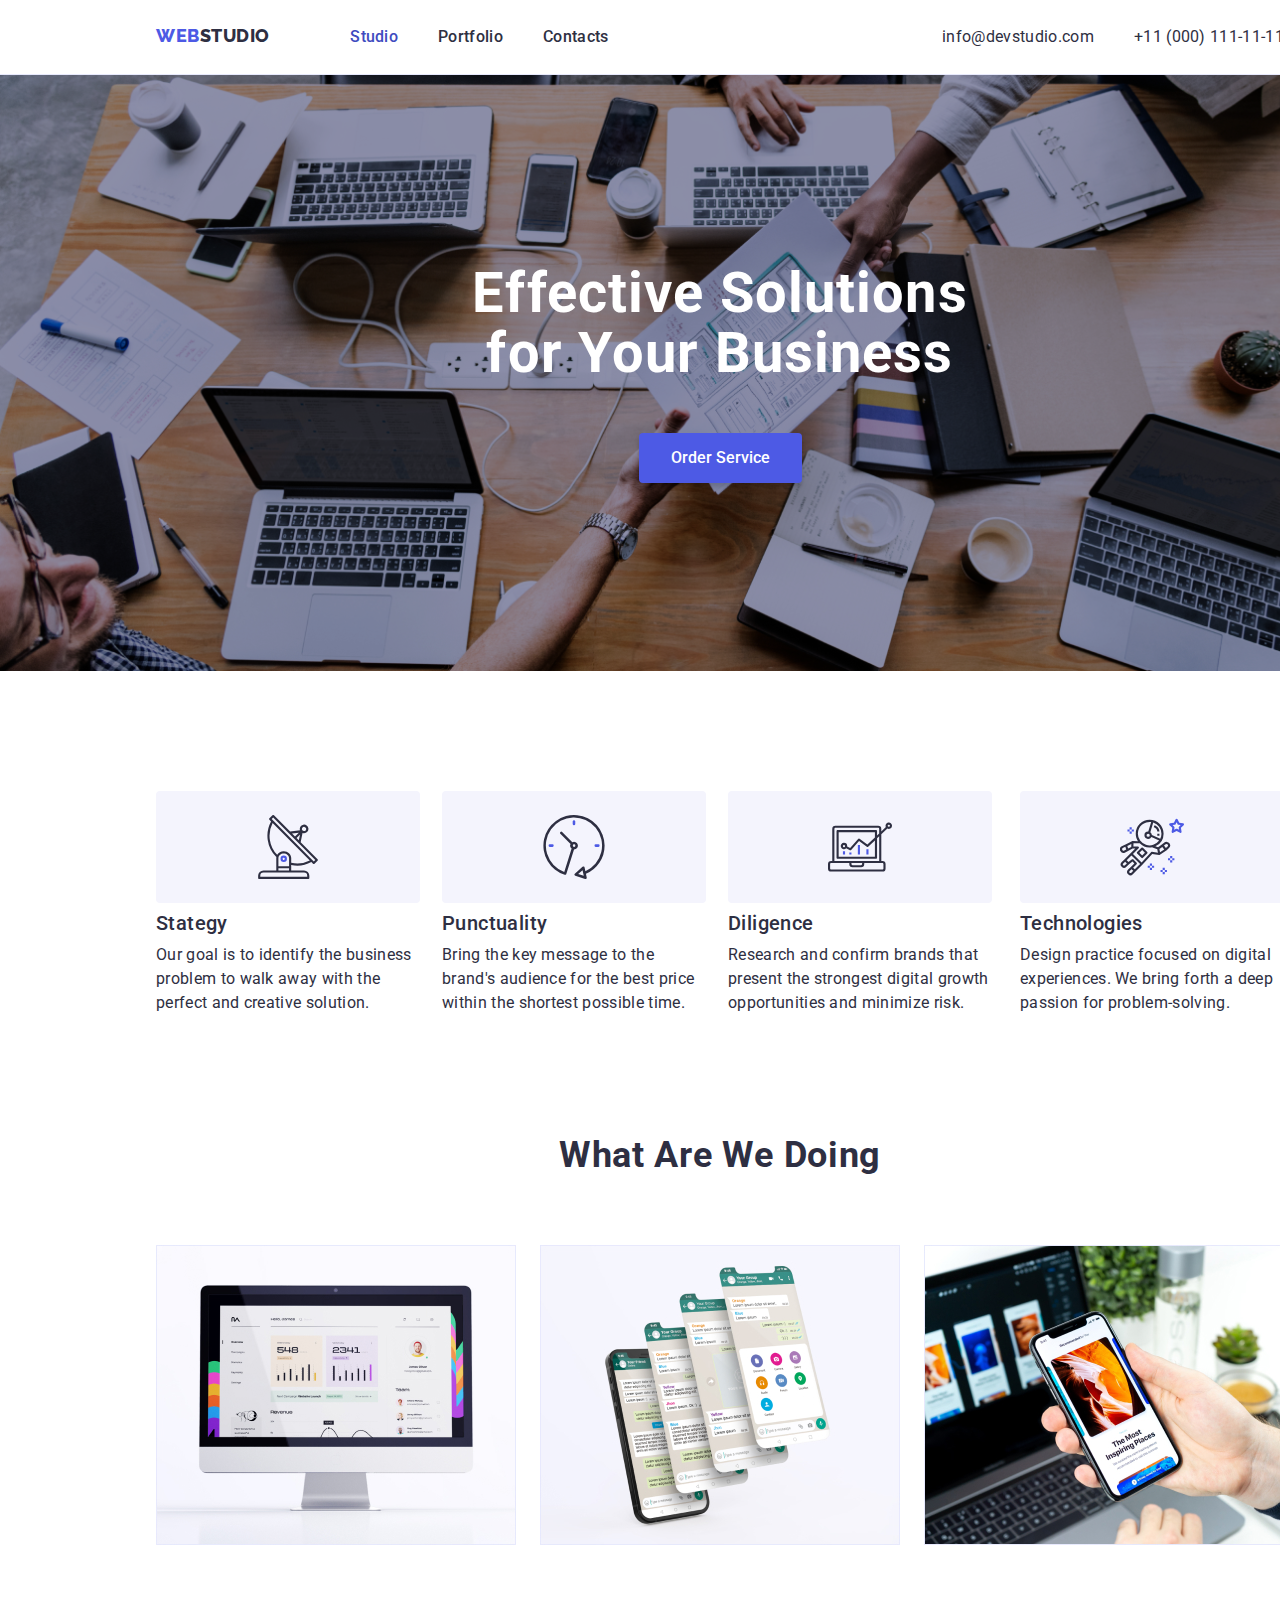
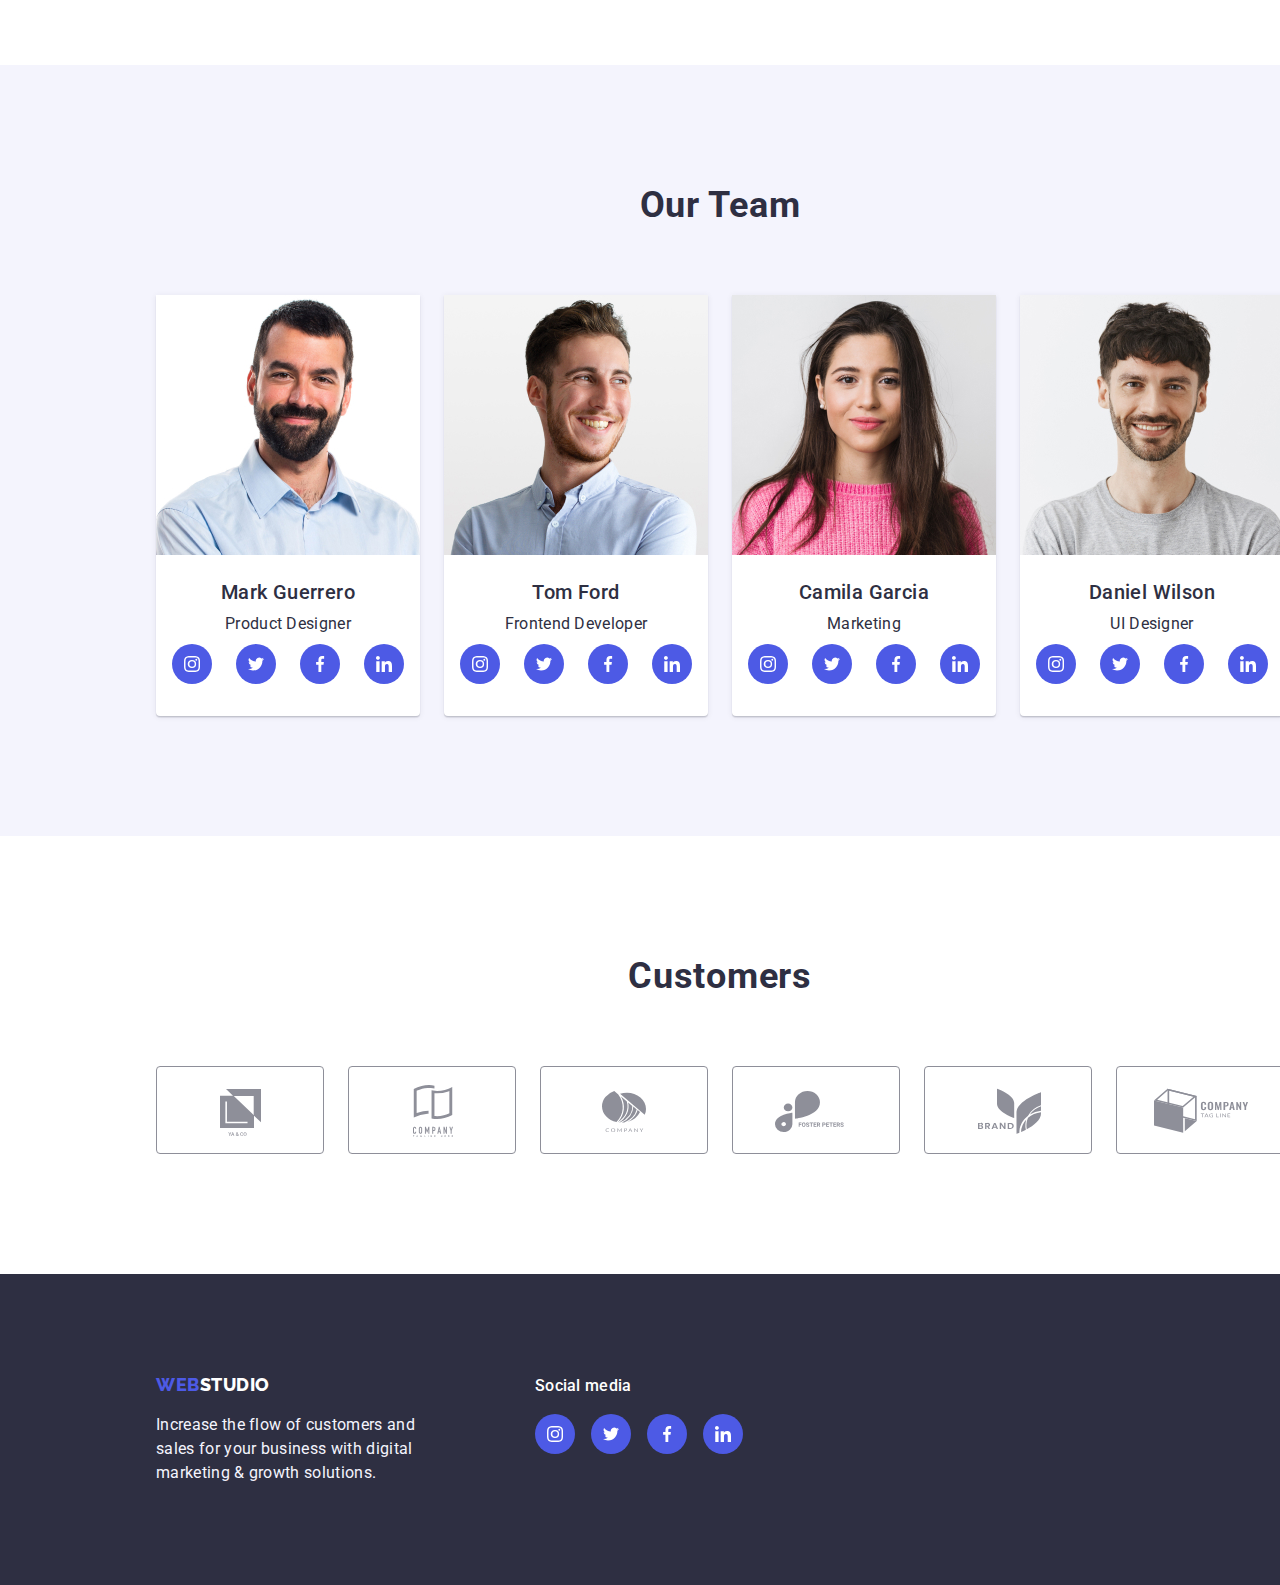
==== commit 5b7a2acc: "hw-4-3rd" ====
--- a/index.html
+++ b/index.html
@@ -24,8 +24,8 @@
                 </nav>
             
                 <ul class="container-contacts contact-links list">
-                    <li><a class="menu-link link" href="mailto:info@devstudio.com">info@devstudio.com</a></li>
-                    <li><a class="menu-link link" href="tel:+110001111111">+11 (000) 111-11-11</a></li>
+                    <li><a class="menu-link menu-link_contacts link" href="mailto:info@devstudio.com">info@devstudio.com</a></li>
+                    <li><a class="menu-link menu-link_contacts link" href="tel:+110001111111">+11 (000) 111-11-11</a></li>
                 </ul>
             </div>
         </header>
@@ -106,7 +106,7 @@
                             <h3 class="team-name">Mark Guerrero</h3>
                             <p class="team-position">Product Designer</p>
                             <ul class="team-social list">
-                                <li class="team-social-circle">
+                                <li>
                                     <a href="#" class="team-social-link">
                                         <svg class="team-social-link_box">
                                             <use href="./images/icons.svg#instagram"></use>
@@ -114,7 +114,7 @@
                                     </a>
                                 </li>
 
-                                <li class="team-social-circle">
+                                <li>
                                     <a href="#" class="team-social-link">
                                         <svg class="team-social-link_box">
                                             <use href="./images/icons.svg#twitter"></use>
@@ -122,7 +122,7 @@
                                     </a>
                                 </li>
 
-                                <li class="team-social-circle">
+                                <li>
                                     <a href="#" class="team-social-link">
                                         <svg class="team-social-link_box">
                                             <use href="./images/icons.svg#facebook"></use>
@@ -130,7 +130,7 @@
                                     </a>
                                 </li>
 
-                                <li class="team-social-circle">
+                                <li>
                                     <a href="#" class="team-social-link">
                                         <svg class="team-social-link_box">
                                             <use href="./images/icons.svg#linkedin"></use>
@@ -146,7 +146,7 @@
                             <h3 class="team-name">Tom Ford</h3>
                             <p  class="team-position">Frontend Developer</p>
                             <ul class="team-social list">
-                                <li class="team-social-circle">
+                                <li>
                                     <a href="#" class="team-social-link">
                                         <svg class="team-social-link_box">
                                             <use href="./images/icons.svg#instagram"></use>
@@ -154,7 +154,7 @@
                                     </a>
                                 </li>
                             
-                                <li class="team-social-circle">
+                                <li>
                                     <a href="#" class="team-social-link">
                                         <svg class="team-social-link_box">
                                             <use href="./images/icons.svg#twitter"></use>
@@ -162,7 +162,7 @@
                                     </a>
                                 </li>
                             
-                                <li class="team-social-circle">
+                                <li>
                                     <a href="#" class="team-social-link">
                                         <svg class="team-social-link_box">
                                             <use href="./images/icons.svg#facebook"></use>
@@ -170,7 +170,7 @@
                                     </a>
                                 </li>
                             
-                                <li class="team-social-circle">
+                                <li>
                                     <a href="#" class="team-social-link">
                                         <svg class="team-social-link_box">
                                             <use href="./images/icons.svg#linkedin"></use>
@@ -186,7 +186,7 @@
                             <h3 class="team-name">Camila Garcia</h3>
                             <p  class="team-position">Marketing</p>
                             <ul class="team-social list">
-                                <li class="team-social-circle">
+                                <li>
                                     <a href="#" class="team-social-link">
                                         <svg class="team-social-link_box">
                                             <use href="./images/icons.svg#instagram"></use>
@@ -194,7 +194,7 @@
                                     </a>
                                 </li>
                             
-                                <li class="team-social-circle">
+                                <li>
                                     <a href="#" class="team-social-link">
                                         <svg class="team-social-link_box">
                                             <use href="./images/icons.svg#twitter"></use>
@@ -202,7 +202,7 @@
                                     </a>
                                 </li>
                             
-                                <li class="team-social-circle">
+                                <li>
                                     <a href="#" class="team-social-link">
                                         <svg class="team-social-link_box">
                                             <use href="./images/icons.svg#facebook"></use>
@@ -210,7 +210,7 @@
                                     </a>
                                 </li>
                             
-                                <li class="team-social-circle">
+                                <li>
                                     <a href="#" class="team-social-link">
                                         <svg class="team-social-link_box">
                                             <use href="./images/icons.svg#linkedin"></use>
@@ -226,7 +226,7 @@
                             <h3 class="team-name">Daniel Wilson</h3>
                             <p  class="team-position">UI Designer</p>
                             <ul class="team-social list">
-                                <li class="team-social-circle">
+                                <li>
                                     <a href="#" class="team-social-link">
                                         <svg class="team-social-link_box">
                                             <use href="./images/icons.svg#instagram"></use>
@@ -234,7 +234,7 @@
                                     </a>
                                 </li>
                             
-                                <li class="team-social-circle">
+                                <li>
                                     <a href="#" class="team-social-link">
                                         <svg class="team-social-link_box">
                                             <use href="./images/icons.svg#twitter"></use>
@@ -242,7 +242,7 @@
                                     </a>
                                 </li>
                             
-                                <li class="team-social-circle">
+                                <li>
                                     <a href="#" class="team-social-link">
                                         <svg class="team-social-link_box">
                                             <use href="./images/icons.svg#facebook"></use>
@@ -250,7 +250,7 @@
                                     </a>
                                 </li>
                             
-                                <li class="team-social-circle">
+                                <li>
                                     <a href="#" class="team-social-link">
                                         <svg class="team-social-link_box">
                                             <use href="./images/icons.svg#linkedin"></use>
@@ -268,43 +268,43 @@
                 <div class="container">
                     <h2 class="section_title">Customers</h2>
                     <ul class="customers list">
-                        <li class="customers-box">
-                            <a href="#">
+                        <li>
+                            <a class="customers-box" href="#">
                                 <svg class="customers-box_svg">
                                     <use href="./images/icons.svg#logo1"></use>
                                 </svg>
                             </a>
                         </li>
-                        <li class="customers-box">
-                            <a href="#">
+                        <li>
+                            <a class="customers-box" href="#">
                                 <svg class="customers-box_svg">
                                     <use href="./images/icons.svg#logo2"></use>
                                 </svg>
                             </a>
                         </li>
-                        <li class="customers-box">
-                            <a href="#">
+                        <li>
+                            <a class="customers-box" href="#">
                                 <svg class="customers-box_svg">
                                     <use href="./images/icons.svg#logo3"></use>
                                 </svg>
                             </a>
                         </li>
-                        <li class="customers-box">
-                            <a href="#">
+                        <li>
+                            <a class="customers-box" href="#">
                                 <svg class="customers-box_svg">
                                     <use href="./images/icons.svg#logo4"></use>
                                 </svg>
                             </a>
                         </li>
-                        <li class="customers-box">
-                            <a href="#">
+                        <li>
+                            <a class="customers-box" href="#">
                                 <svg class="customers-box_svg">
                                     <use href="./images/icons.svg#logo5"></use>
                                 </svg>
                             </a>
                         </li>
-                        <li class="customers-box">
-                            <a href="#">
+                        <li>
+                            <a class="customers-box" href="#">
                                 <svg class="customers-box_svg">
                                     <use href="./images/icons.svg#logo6"></use>
                                 </svg>
@@ -328,7 +328,7 @@
                 <div class="footer-container footer-social-link_box">
                     <p class="footer-social-links_text">Social media</p>
                     <ul class="footer-social list">
-                        <li class="team-social-circle">
+                        <li>
                             <a href="#" class="team-social-link">
                                 <svg class="team-social-link_box">
                                     <use href="./images/icons.svg#instagram"></use>
@@ -336,7 +336,7 @@
                             </a>
                         </li>
                     
-                        <li class="team-social-circle">
+                        <li>
                             <a href="#" class="team-social-link">
                                 <svg class="team-social-link_box">
                                     <use href="./images/icons.svg#twitter"></use>
@@ -344,7 +344,7 @@
                             </a>
                         </li>
 
-                        <li class="team-social-circle">
+                        <li>
                             <a href="#" class="team-social-link">
                                 <svg class="team-social-link_box">
                                     <use href="./images/icons.svg#facebook"></use>
@@ -352,13 +352,14 @@
                             </a>
                         </li>
 
-                        <li class="team-social-circle">
+                        <li>
                             <a href="#" class="team-social-link">
                                 <svg class="team-social-link_box">
                                     <use href="./images/icons.svg#linkedin"></use>
                                 </svg>
                             </a>
                         </li>
+  
                     </ul>
                 </div>
             </div>
--- a/css/styles.css
+++ b/css/styles.css
@@ -54,8 +54,6 @@
     margin: 0;
 }
 
-/*---*/
-
 .active-link{
     color: var(--ocean);
 }
@@ -64,6 +62,10 @@
     font-weight: 500;
     line-height: 24px;
     letter-spacing: 0.32px;
+}
+.menu-link_contacts {
+    font-weight: 400;
+    color: var(--slate);
 }
 .link:hover, .link:focus {
     color: var(--iris);
@@ -165,6 +167,7 @@
     padding: 16px 32px;
     align-items: flex-start;
     border: none;
+    font-weight: 500;
     border-radius: 4px;
     background-color: var(--iris);
     color: var(--white);
@@ -261,20 +264,15 @@
     display: flex;
     justify-content: center;
     align-items: center;
-    height: 40px;
     gap: 24px;
-    margin-top: 8px;
-}
-.team-social-circle {
-    display: flex;
-    align-items: center;
-    justify-content: center;
 }
 .team-social-link {
+    display: flex;
+    align-items: center;
+    justify-content: center;
     width: 40px;
     height: 40px;
     background-color: var(--iris);
-    padding: 12px;
     border-radius: 50%;       
 }
 .team-social-link_box {
@@ -286,7 +284,6 @@
     background-color: var(--ocean);
     cursor: pointer;
 }
-
 .button-filter{
     display: flex;
     padding: 12px 24px;
@@ -301,7 +298,7 @@
     line-height: 24px;
     letter-spacing: 0.64px;
 }
-.button-filter:hover {
+.button-filter:hover, .button-filter:focus {
     background-color: var(--ocean);
     cursor: pointer;
     color: var(--white);
@@ -326,7 +323,6 @@
     gap: 48px 24px;
     flex-wrap: wrap;
 }
-
 .portfolio_item{
     display: flex;
     width: 360px;
@@ -334,9 +330,10 @@
     align-items: flex-start;
     border-radius: 0px 0px 4px 4px;
 }
-.portfolio_item:hover {
-    border: 1px solid var(--cloud, #F4F4FD);
-    background: var(--white, #FFF);
+.portfolio-link{
+    display: block;
+}
+.portfolio-link:hover, .portfolio-link:focus{
     box-shadow: 0px 2px 1px 0px rgba(46, 47, 66, 0.08), 0px 1px 1px 0px rgba(46, 47, 66, 0.16), 0px 1px 6px 0px rgba(46, 47, 66, 0.08);
 }
 .portfolio-text_wrapper{
@@ -365,20 +362,24 @@
     gap: 24px;
 }
 .customers-box{
+    display: flex;
+    align-items: center;
+    justify-content: center;
     width: 168px;
     height: 88px;
     flex-shrink: 0;
     border-radius: 4px;
     border: 1px solid var(--lightslate);
+    color: var(--lightslate);
 }
 .customers-box_svg{
-    width: 168px;
-    height: 88px;
-    padding: 16px 32px;
-    fill: var(--lightslate);
-}
-.customers-box_svg:hover, .customers-box_svg:focus {
-    fill: var(--ocean);
+    width: 1048px;
+    height: 56px;
+    fill: currentColor;
+}
+.customers-box:hover, .customers-box:focus {
+    border-color: var(--ocean);
+    color: var(--ocean);
     cursor: pointer;
 }
 .footer {
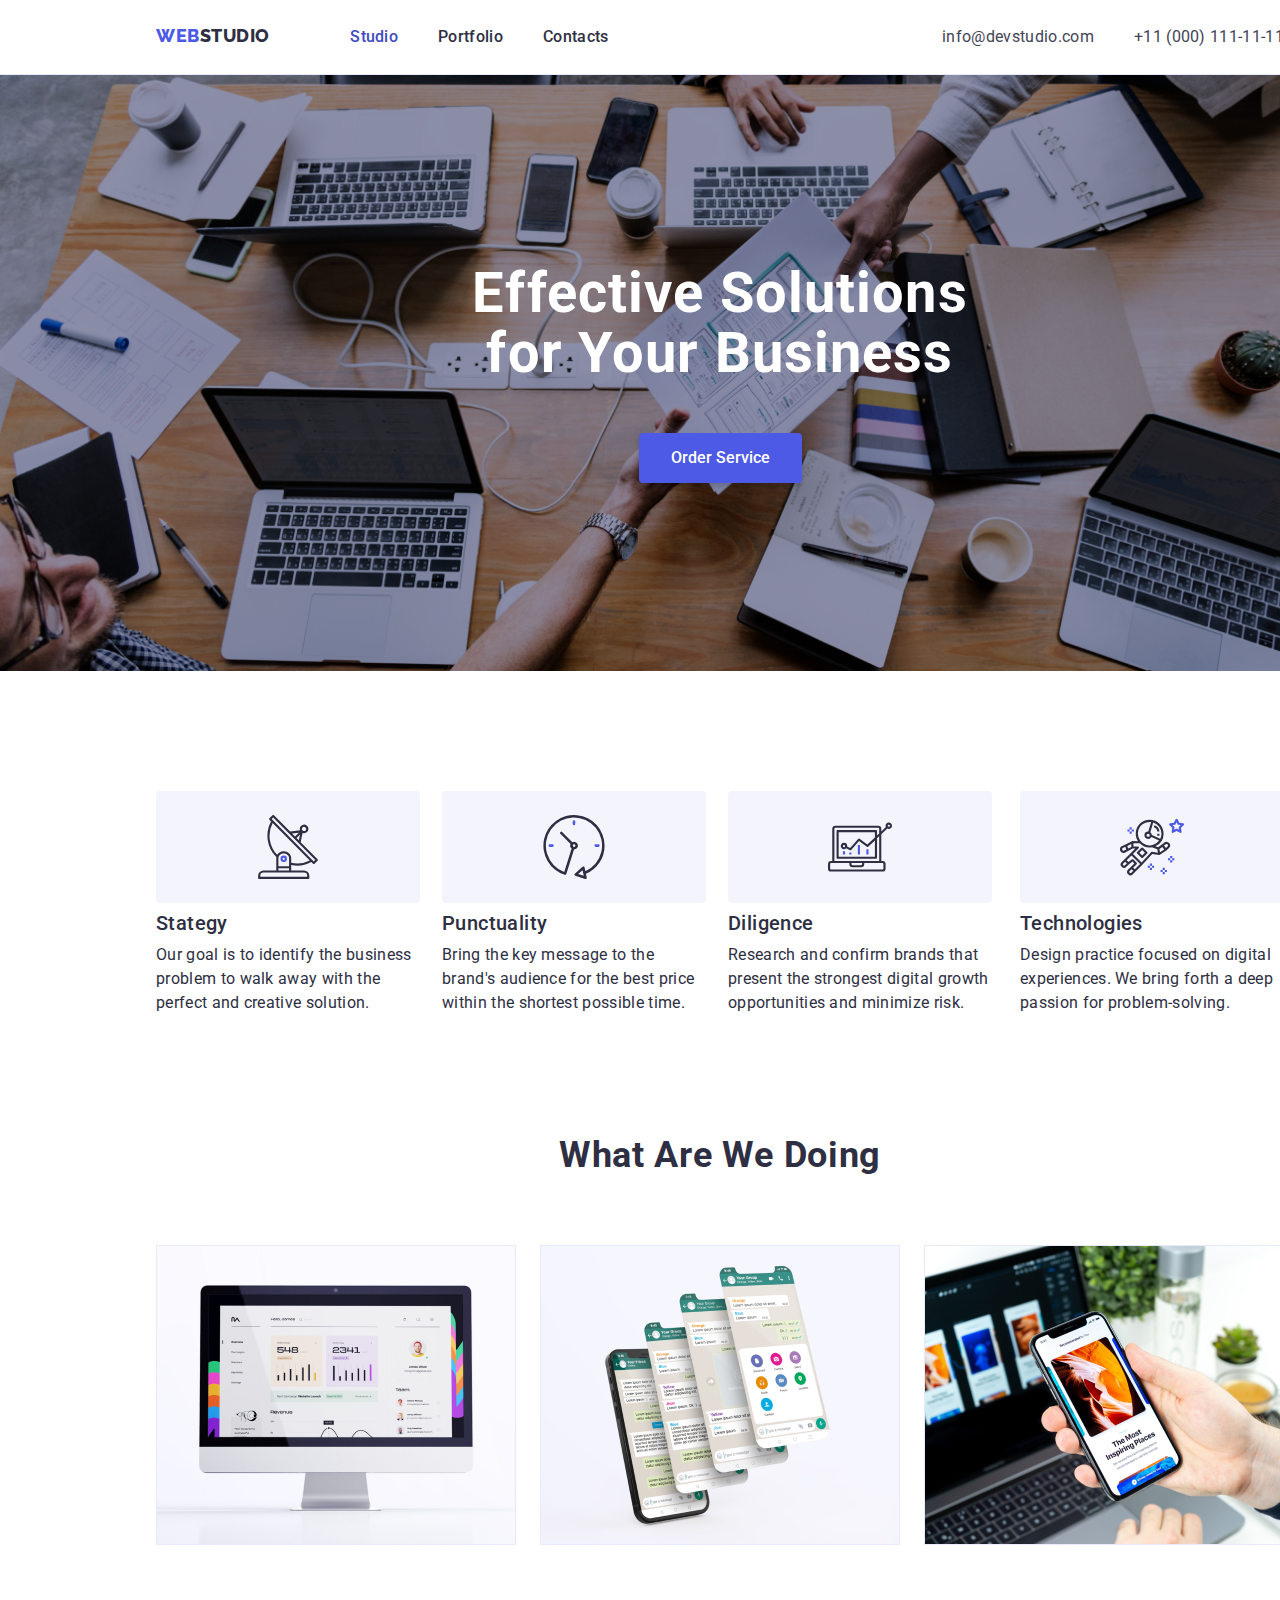
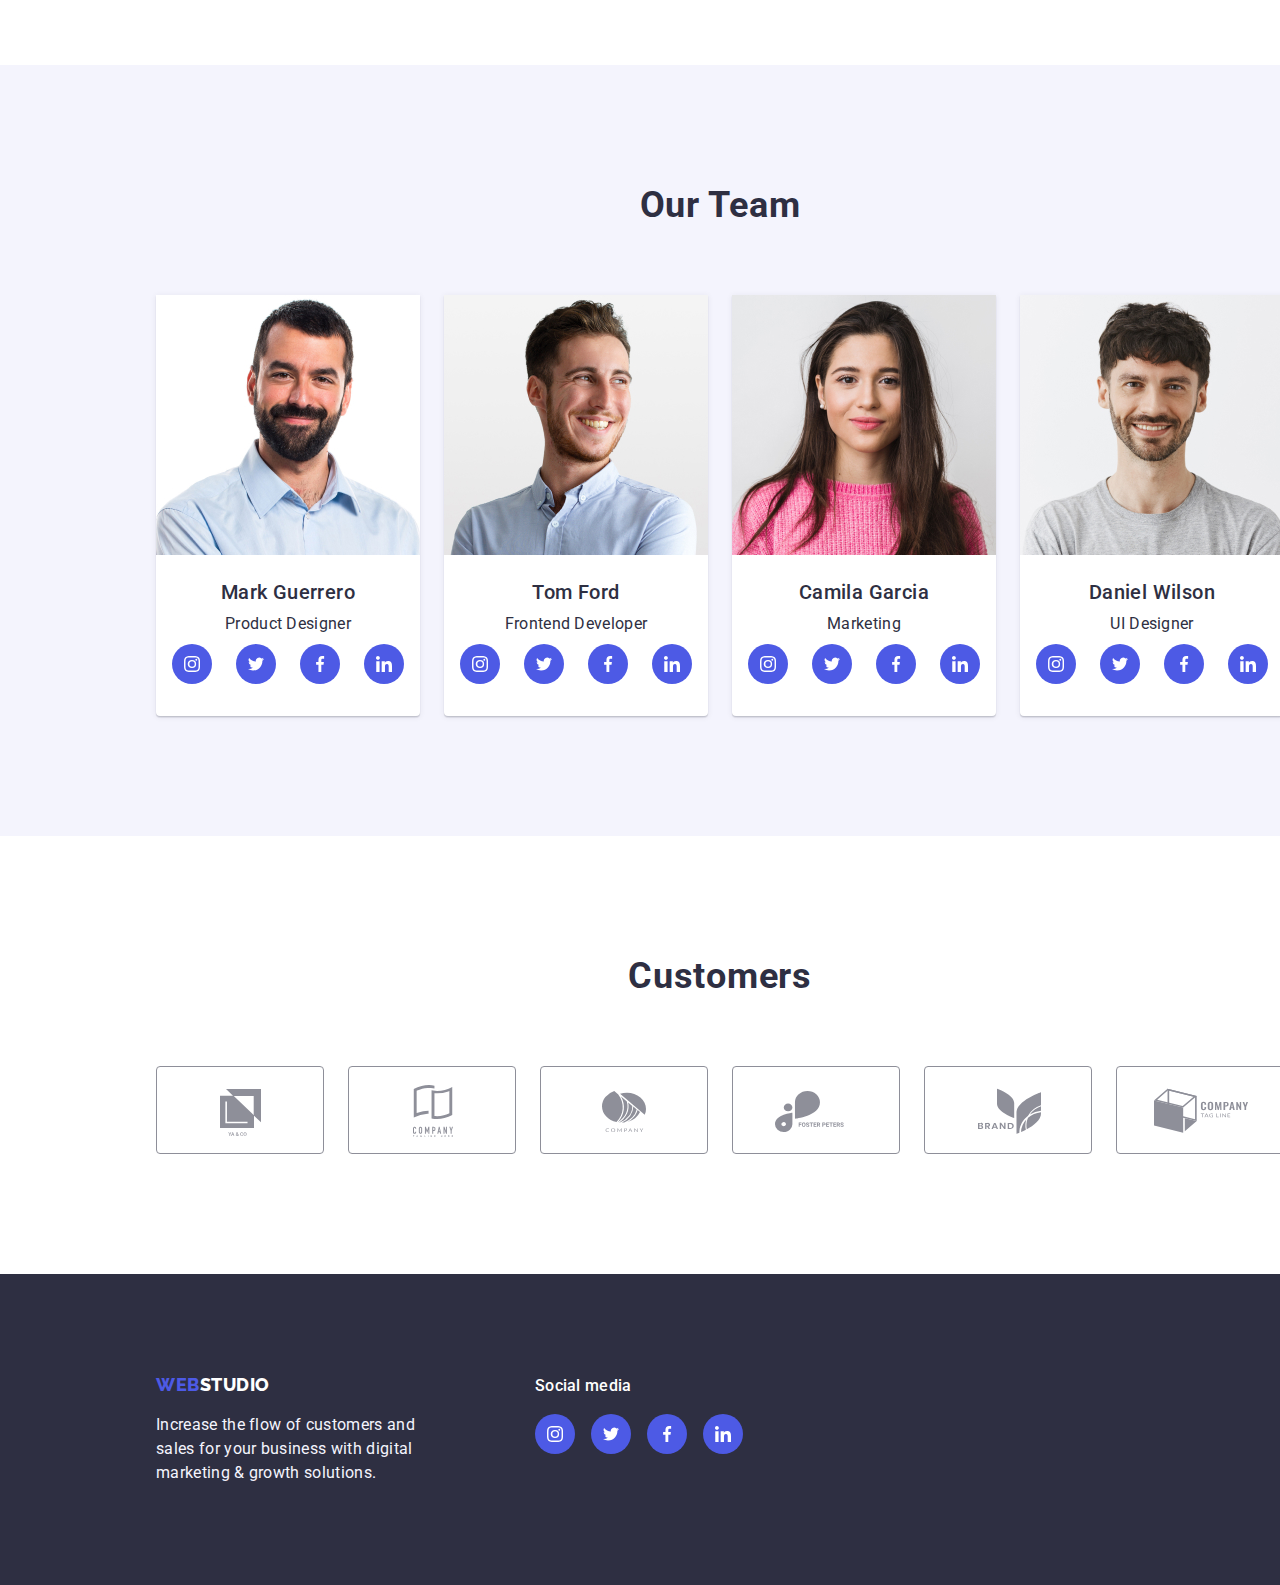
==== commit 73ab16c5: "hw-4-3rd-2" ====
--- a/index.html
+++ b/index.html
@@ -23,9 +23,9 @@
                     </ul>
                 </nav>
             
-                <ul class="container-contacts contact-links list">
-                    <li><a class="menu-link menu-link_contacts link" href="mailto:info@devstudio.com">info@devstudio.com</a></li>
-                    <li><a class="menu-link menu-link_contacts link" href="tel:+110001111111">+11 (000) 111-11-11</a></li>
+                <ul class="container-contacts list">
+                    <li><a class="contact-links" href="mailto:info@devstudio.com">info@devstudio.com</a></li>
+                    <li><a class="contact-links" href="tel:+110001111111">+11 (000) 111-11-11</a></li>
                 </ul>
             </div>
         </header>
--- a/css/styles.css
+++ b/css/styles.css
@@ -63,20 +63,18 @@
     line-height: 24px;
     letter-spacing: 0.32px;
 }
-.menu-link_contacts {
+.link:hover, .link:focus {
+    color: var(--iris);
+}
+.link:active {
+    color: var(--ocean);
+}
+.contact-links {
+    text-decoration: none;
     font-weight: 400;
     color: var(--slate);
 }
-.link:hover, .link:focus {
-    color: var(--iris);
-}
-.link:active {
-    color: var(--ocean);
-}
-.contact-links .link {
-    color: var(--navyblue);
-}
-.contact-links .link:focus, .link:hover {
+.contact-links:focus, .contact-links:hover {
     color: var(--iris);
 }
 .contact-links .link:active {
